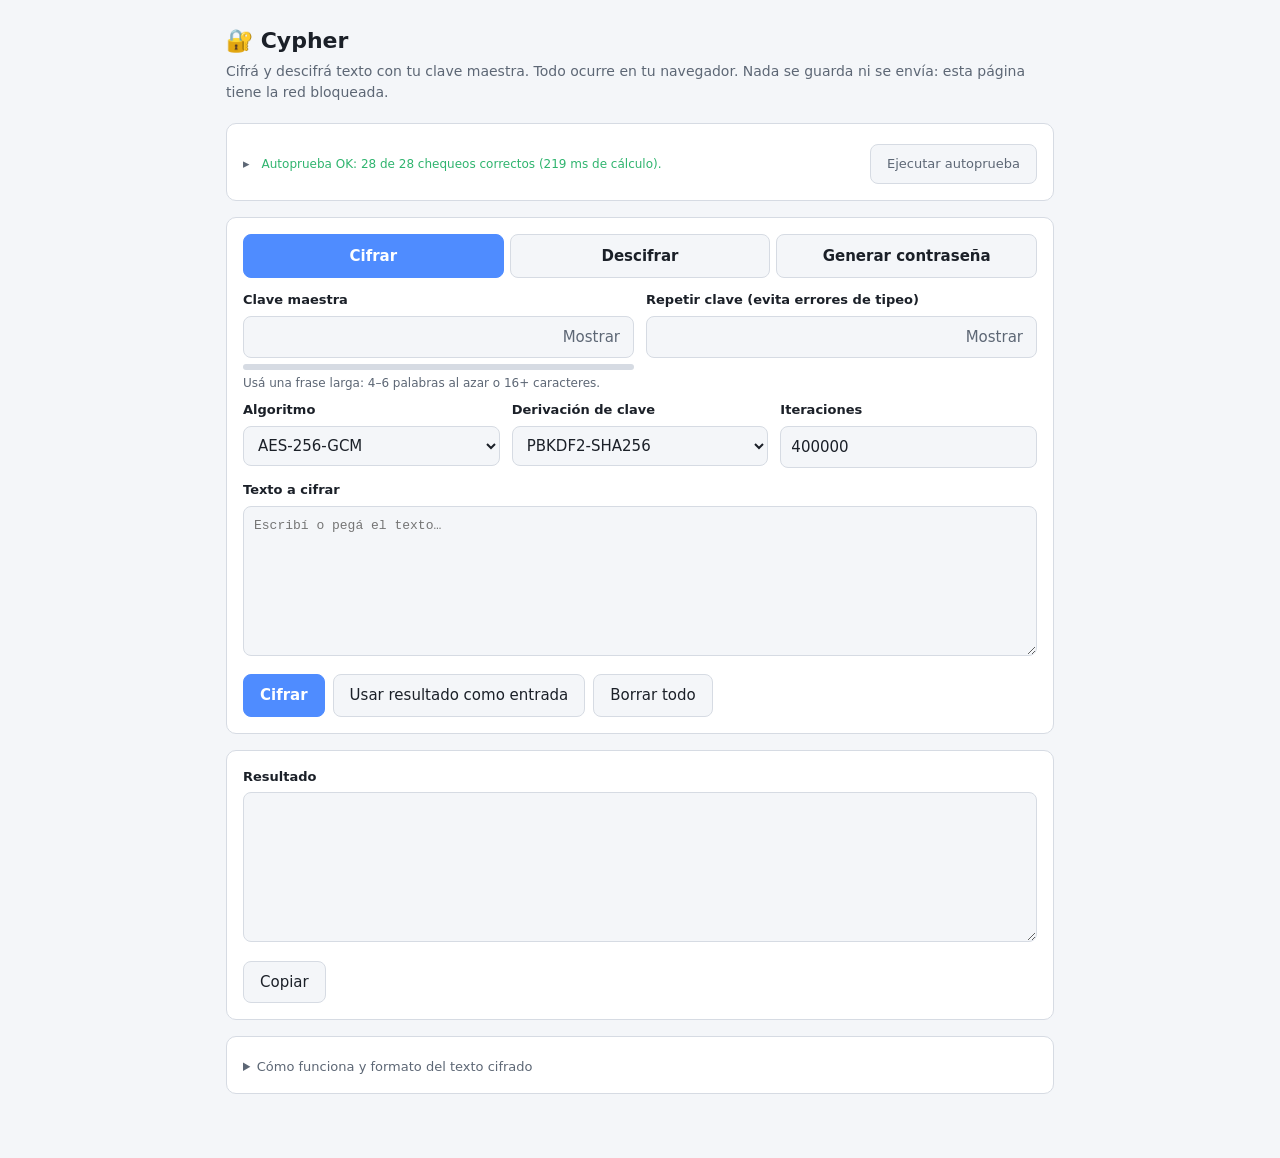
==== index.html @ cfb688f2 "Pestañas Cifrar/Descifrar/Generar, generar y copiar, autoprueba del generador Co-Authored-By: Claude" ====
<!DOCTYPE html>
<html lang="es">
<head>
<meta charset="utf-8">
<meta name="viewport" content="width=device-width, initial-scale=1">
<!-- Bloquea toda conexión de red: la página no puede enviar nada a ningún lado. -->
<meta http-equiv="Content-Security-Policy" content="default-src 'none'; script-src 'unsafe-inline'; style-src 'unsafe-inline'; img-src data:; connect-src 'none'; form-action 'none'; base-uri 'none'">
<meta name="referrer" content="no-referrer">
<title>Cypher · cifrado con clave maestra</title>
<link rel="icon" type="image/svg+xml" href="data:image/svg+xml,%3Csvg%20xmlns%3D%22http%3A//www.w3.org/2000/svg%22%20viewBox%3D%220%200%2064%2064%22%3E%3Crect%20width%3D%2264%22%20height%3D%2264%22%20rx%3D%2214%22%20fill%3D%22%234f8cff%22/%3E%3Cpath%20d%3D%22M22%2028v-6a10%2010%200%200%201%2020%200v6%22%20fill%3D%22none%22%20stroke%3D%22%23fff%22%20stroke-width%3D%225%22%20stroke-linecap%3D%22round%22/%3E%3Crect%20x%3D%2216%22%20y%3D%2228%22%20width%3D%2232%22%20height%3D%2224%22%20rx%3D%225%22%20fill%3D%22%23fff%22/%3E%3Ccircle%20cx%3D%2232%22%20cy%3D%2238%22%20r%3D%223.5%22%20fill%3D%22%234f8cff%22/%3E%3Crect%20x%3D%2230.5%22%20y%3D%2239%22%20width%3D%223%22%20height%3D%227%22%20rx%3D%221.5%22%20fill%3D%22%234f8cff%22/%3E%3C/svg%3E">
<style>
  :root {
    --bg: #0f1216; --panel: #171b21; --line: #2a313b; --text: #e6e9ee; --muted: #8b95a3;
    --accent: #4f8cff; --ok: #2fb46e; --warn: #e0a526; --err: #e5534b;
  }
  @media (prefers-color-scheme: light) {
    :root { --bg: #f4f6f9; --panel: #ffffff; --line: #d6dbe3; --text: #1b2028; --muted: #5d6775; }
  }
  * { box-sizing: border-box; }
  body { margin: 0; background: var(--bg); color: var(--text); font: 15px/1.5 system-ui, -apple-system, "Segoe UI", Roboto, sans-serif; }
  main { max-width: 860px; margin: 0 auto; padding: 24px 16px 48px; }
  h1 { font-size: 22px; margin: 0 0 4px; }
  .sub { color: var(--muted); margin: 0 0 20px; font-size: 14px; }
  .panel { background: var(--panel); border: 1px solid var(--line); border-radius: 10px; padding: 16px; margin-bottom: 16px; }
  label { display: block; font-weight: 600; font-size: 13px; margin: 0 0 6px; }
  .row { display: flex; gap: 12px; flex-wrap: wrap; }
  .row > div { flex: 1 1 200px; }
  input, select, textarea, button { font: inherit; color: inherit; }
  input[type=password], input[type=text], input[type=number], select, textarea {
    width: 100%; background: var(--bg); border: 1px solid var(--line); border-radius: 8px; padding: 9px 10px;
  }
  textarea { min-height: 150px; resize: vertical; font-family: ui-monospace, Consolas, monospace; font-size: 13px; }
  input:focus, select:focus, textarea:focus { outline: 2px solid var(--accent); outline-offset: -1px; }
  .pw { position: relative; }
  .pw input { padding-right: 70px; }
  .pw button { position: absolute; right: 4px; top: 4px; bottom: 4px; padding: 0 10px; background: transparent; border: 0; color: var(--muted); cursor: pointer; }
  .meter { height: 6px; background: var(--line); border-radius: 3px; margin-top: 6px; overflow: hidden; }
  .meter > i { display: block; height: 100%; width: 0; transition: width .2s, background .2s; }
  .hint { color: var(--muted); font-size: 12px; margin-top: 4px; min-height: 18px; }
  .tabs { display: flex; gap: 6px; margin-bottom: 12px; }
  .tabs button { flex: 1; padding: 10px; border: 1px solid var(--line); background: var(--bg); border-radius: 8px; cursor: pointer; font-weight: 600; }
  .tabs button[aria-selected=true] { background: var(--accent); border-color: var(--accent); color: #fff; }
  .actions { display: flex; gap: 8px; flex-wrap: wrap; margin-top: 12px; }
  .btn { padding: 9px 16px; border-radius: 8px; border: 1px solid var(--line); background: var(--bg); cursor: pointer; }
  .btn.primary { background: var(--accent); border-color: var(--accent); color: #fff; font-weight: 600; }
  .btn:disabled { opacity: .6; cursor: wait; }
  .msg { margin-top: 12px; padding: 10px 12px; border-radius: 8px; font-size: 14px; display: none; }
  .msg.show { display: block; }
  .msg.ok { background: color-mix(in srgb, var(--ok) 15%, transparent); border: 1px solid var(--ok); }
  .msg.err { background: color-mix(in srgb, var(--err) 15%, transparent); border: 1px solid var(--err); }
  .msg.warn { background: color-mix(in srgb, var(--warn) 15%, transparent); border: 1px solid var(--warn); }
  details { margin-top: 4px; }
  summary { cursor: pointer; color: var(--muted); font-size: 13px; }
  .small { font-size: 12px; color: var(--muted); }
  .hidden { display: none; }
  [hidden] { display: none !important; }
  .gen-opts { display: flex; flex-wrap: wrap; gap: 6px 16px; padding-bottom: 8px; }
  .gen-opts label { display: inline-flex; align-items: center; gap: 6px; font-weight: 400; margin: 0; cursor: pointer; }
  .st-summary { display: flex; align-items: center; justify-content: space-between; gap: 12px; cursor: pointer; list-style: none; }
  .st-summary::-webkit-details-marker { display: none; }
  .st-summary::before { content: "▸"; color: var(--muted); transition: transform .15s; }
  #selfTestPanel[open] > .st-summary::before { transform: rotate(90deg); }
  .st-summary > span { flex: 1; }
  .st-grid { display: grid; grid-template-columns: max-content repeat(4, 22px); justify-content: start; gap: 6px 10px; align-items: center; margin-top: 10px; font-size: 12px; }
  .st-grid .lbl { padding-right: 14px; }
  .st-grid .h { color: var(--muted); font-size: 13px; text-align: center; justify-self: center; }
  .st-grid .lbl { color: var(--muted); }
  .dot { width: 14px; height: 14px; border-radius: 50%; background: var(--line); justify-self: center; transition: background .15s, transform .15s; }
  .dot.run { background: var(--warn); transform: scale(1.2); }
  .dot.ok { background: var(--ok); }
  .dot.err { background: var(--err); }
  .st-legend { margin-top: 8px; font-size: 12px; color: var(--muted); }
  code { font-family: ui-monospace, Consolas, monospace; font-size: 12px; }
</style>
</head>
<body>
<main>
  <h1>🔐 Cypher</h1>
  <p class="sub">Cifrá y descifrá texto con tu clave maestra. Todo ocurre en tu navegador. Nada se guarda ni se envía: esta página tiene la red bloqueada.</p>
  <div class="msg" id="selfTestAlert" role="alert" style="margin:0 0 16px"></div>

  <div class="panel">
    <details id="selfTestPanel">
    <summary class="st-summary">
      <span class="small" id="selfTestStatus">Autoprueba: ejecutando…</span>
      <button type="button" class="btn" id="selfTestBtn">Ejecutar autoprueba</button>
    </summary>
    <div class="st-grid" id="selfTestGrid"></div>
    <div class="st-legend">Cifrado: ① descifra el texto fijo · ② rechaza una clave incorrecta · ③ cifrar da exactamente el texto fijo · ④ cifra y descifra con datos al azar.<br>Generador: ① el navegador da números aleatorios seguros · ② respeta largo y caracteres permitidos · ③ incluye al menos uno de cada tipo · ④ 200 contraseñas distintas que usan todos los caracteres. Pasá el mouse por un punto para ver el detalle.</div>
    <details id="selfTestHelp" style="margin-top:10px">
      <summary>¿Qué hago si algún punto sale en rojo?</summary>
      <div class="small" style="margin-top:6px">
        <p style="margin:4px 0"><b>Tus textos ya cifrados no se dañaron.</b> El texto cifrado es solo un dato guardado en tu anotador; un punto rojo indica que <i>este navegador</i> (o esta versión) ya no calcula esa combinación como se espera. No borres ni sobrescribas nada.</p>
        <p style="margin:4px 0"><b>Qué hacer:</b></p>
        <ol style="margin:4px 0 4px 18px;padding:0">
          <li>No cifres nada nuevo con la combinación en rojo en este navegador.</li>
          <li>Abrí la página en otro navegador (Chrome, Firefox, Edge, Safari) o en otro dispositivo y corré la autoprueba. Si ahí sale todo verde, usalo para descifrar.</li>
          <li>Apenas tengas un navegador en verde, descifrá los textos de esa combinación y volvé a cifrarlos con una combinación que salga verde en todos lados (por ejemplo AES-256-GCM).</li>
        </ol>
        <p style="margin:4px 0"><b>Qué implica cada punto rojo para lo que ya tenías cifrado con esa combinación:</b></p>
        <ul style="margin:4px 0 4px 18px;padding:0">
          <li><b>①</b> (no descifra el texto fijo): en este navegador probablemente no puedas descifrar esos textos. Hacelo desde un navegador donde ① salga verde.</li>
          <li><b>②</b> (acepta una clave incorrecta): no confíes en ningún resultado de este navegador para esa combinación, aunque parezca correcto.</li>
          <li><b>③ o ④</b> con ① en verde: tus textos existentes se descifran bien, pero lo que cifres acá podría no poder descifrarse en otro navegador o más adelante. Si cifraste algo nuevo en este navegador, verificá que se descifre en otro.</li>
          <li><b>Generador en rojo</b>: no generes contraseñas en este navegador; las que ya generaste y guardaste siguen sirviendo. Generalas en otro navegador donde salga verde. No afecta al cifrado.</li>
          <li><b>Todos en rojo</b>: el navegador no ofrece Web Crypto o está muy desactualizado. Actualizalo o usá otro.</li>
        </ul>
        <p style="margin:4px 0">Guardá siempre una copia de este <code>index.html</code> junto a tu anotador: abierta como archivo local funciona igual y no depende del hosting.</p>
      </div>
    </details>
    </details>
  </div>


  <div class="panel">
    <div class="tabs" role="tablist">
      <button type="button" id="tabEnc" role="tab" aria-selected="true">Cifrar</button>
      <button type="button" id="tabDec" role="tab" aria-selected="false">Descifrar</button>
      <button type="button" id="tabGen" role="tab" aria-selected="false">Generar contraseña</button>
    </div>

    <div id="cryptoView">

    <div class="row">
      <div>
        <label for="pw">Clave maestra</label>
        <div class="pw">
          <input type="password" id="pw" autocomplete="off" spellcheck="false">
          <button type="button" data-toggle="pw">Mostrar</button>
        </div>
        <div class="meter"><i id="meterBar"></i></div>
        <div class="hint" id="meterText"></div>
      </div>
      <div id="confirmBox">
        <label for="pw2">Repetir clave (evita errores de tipeo)</label>
        <div class="pw">
          <input type="password" id="pw2" autocomplete="off" spellcheck="false">
          <button type="button" data-toggle="pw2">Mostrar</button>
        </div>
        <div class="hint" id="matchText"></div>
      </div>
    </div>

    <div class="row" style="margin-top:8px">
      <div>
        <label for="alg">Algoritmo</label>
        <select id="alg">
          <option value="1" selected>AES-256-GCM</option>
          <option value="2">AES-256-CBC + HMAC-SHA256</option>
          <option value="3">AES-256-CTR + HMAC-SHA256</option>
        </select>
      </div>
      <div>
        <label for="kdf">Derivación de clave</label>
        <select id="kdf">
          <option value="1" selected>PBKDF2-SHA256</option>
          <option value="2">PBKDF2-SHA512</option>
        </select>
      </div>
      <div>
        <label for="iter">Iteraciones</label>
        <input type="number" id="iter" min="100000" max="10000000" step="1" value="400000" inputmode="numeric">
      </div>
    </div>
    <p class="small" id="decNote" style="display:none;margin:8px 0 0">El texto cifrado no indica qué algoritmo, derivación ni iteraciones se usaron: tenés que elegir exactamente los mismos que al cifrar.</p>

    <div style="margin-top:12px">
      <label for="input" id="inputLabel">Texto a cifrar</label>
      <textarea id="input" spellcheck="false" placeholder="Escribí o pegá el texto…"></textarea>
    </div>

    <div class="actions">
      <button type="button" class="btn primary" id="run">Cifrar</button>
      <button type="button" class="btn" id="swap" title="Pasa el resultado a la entrada y cambia de modo">Usar resultado como entrada</button>
      <button type="button" class="btn" id="clear">Borrar todo</button>
    </div>
    <div class="msg" id="msg" role="status"></div>
    </div>

    <div id="genView" hidden>
    <div class="row" style="align-items:flex-end">
      <div style="flex:0 1 140px">
        <label for="genLen">Longitud (8 a 128)</label>
        <input type="number" id="genLen" min="8" max="128" step="1" value="20" inputmode="numeric">
      </div>
      <div style="flex:3 1 380px" class="gen-opts">
        <label><input type="checkbox" id="genLower" checked> Minúsculas (a-z)</label>
        <label><input type="checkbox" id="genUpper" checked> Mayúsculas (A-Z)</label>
        <label><input type="checkbox" id="genDigits" checked> Números (0-9)</label>
        <label><input type="checkbox" id="genSymbols" checked> Símbolos</label>
      </div>
    </div>
    <div style="margin-top:8px">
      <label for="genSymbolSet">Símbolos permitidos (editalos si el sitio no acepta alguno)</label>
      <input type="text" id="genSymbolSet" spellcheck="false" autocomplete="off" value="!@#$%^&amp;*()-_=+[]{};:,.?/~">
    </div>
    <div style="margin-top:12px">
      <label for="genOut">Contraseña generada</label>
      <div class="pw">
        <input type="password" id="genOut" readonly spellcheck="false" autocomplete="off" placeholder="Tocá Generar y copiar" style="font-family:ui-monospace,Consolas,monospace;font-size:16px">
        <button type="button" data-toggle="genOut">Mostrar</button>
      </div>
      <div class="hint" id="genInfo">Cada vez que generás sale una contraseña nueva e irrepetible: guardala antes de generar otra.</div>
    </div>
    <div class="actions">
      <button type="button" class="btn primary" id="genRun">Generar y copiar</button>
      <button type="button" class="btn" id="genUse" title="Pasa a Cifrar y agrega la contraseña al final del texto">Agregar al texto a cifrar</button>
    </div>
    <div class="msg" id="genMsg" role="status"></div>
    </div>
  </div>

  <div class="panel" id="resultPanel">
    <label for="output">Resultado</label>
    <textarea id="output" readonly spellcheck="false"></textarea>
    <div class="actions">
      <button type="button" class="btn" id="copy">Copiar</button>
      <button type="button" class="btn hidden" id="reveal">Mostrar texto</button>
    </div>
  </div>

  <div class="panel">
    <details>
      <summary>Cómo funciona y formato del texto cifrado</summary>
      <p class="small">La clave maestra se convierte en una clave de 256 bits con PBKDF2 y una sal aleatoria de 16 bytes. Cada cifrado usa un IV/nonce aleatorio nuevo, así que cifrar dos veces el mismo texto da resultados distintos. Los tres modos están autenticados: si alguien altera un solo carácter del texto cifrado, o la clave es incorrecta, el descifrado falla en vez de devolver basura.</p>
      <p class="small">Formato: Base64URL de [sal (16 bytes), IV (16 bytes), datos cifrados]. No hay cabecera ni marcas: los tres algoritmos producen salidas del mismo largo y que parecen bytes aleatorios, así que no se puede saber cuál se usó. El texto se rellena a bloques de 32 bytes para no revelar su largo exacto. Las iteraciones de PBKDF2 se eligen entre 100.000 y 10.000.000 y tampoco quedan guardadas. Usa solo la Web Crypto API del navegador, sin librerías externas.</p>
    </details>
  </div>
</main>

<script>
"use strict";
(() => {
  const $ = (id) => document.getElementById(id);
  const te = new TextEncoder();
  const td = new TextDecoder("utf-8", { fatal: true });

  // Formato (sin cabecera ni marcas): sal(16) | iv(16) | cuerpo.
  // El cuerpo mide siempre L + 48 bytes (L = texto rellenado a múltiplos de 32),
  // sea cual sea el algoritmo, así que las salidas son indistinguibles.
  const MIN_ITER = 100000, MAX_ITER = 10000000;
  const SALT_LEN = 16, IV_LEN = 16, MAC_LEN = 32, BLOCK = 32, OVERHEAD = 48;
  const ALGS = {
    1: { name: "AES-256-GCM", extra: 32 },               // L+32 de texto -> +16 de tag = L+48
    2: { name: "AES-256-CBC + HMAC-SHA256", extra: 0 },  // L -> +16 de padding PKCS#7 + 32 HMAC = L+48
    3: { name: "AES-256-CTR + HMAC-SHA256", extra: 16 }, // L+16 -> +32 HMAC = L+48
  };
  const KDFS = { 1: "SHA-256", 2: "SHA-512" };

  class UserError extends Error {}

  // ---------- utilidades ----------
  function b64urlEncode(bytes) {
    let s = "";
    for (let i = 0; i < bytes.length; i += 0x8000) s += String.fromCharCode.apply(null, bytes.subarray(i, i + 0x8000));
    return btoa(s).replace(/\+/g, "-").replace(/\//g, "_").replace(/=+$/, "");
  }
  function b64urlDecode(str) {
    const clean = str.replace(/\s+/g, "");
    if (!/^[A-Za-z0-9_-]*$/.test(clean)) throw new UserError("El texto cifrado contiene caracteres inválidos. ¿Lo copiaste completo y sin modificar?");
    if (clean.length % 4 === 1) throw new UserError("El texto cifrado está incompleto (longitud inválida). Revisá que lo hayas copiado entero.");
    const b64 = clean.replace(/-/g, "+").replace(/_/g, "/") + "===".slice((clean.length + 3) % 4);
    const bin = atob(b64);
    const out = new Uint8Array(bin.length);
    for (let i = 0; i < bin.length; i++) out[i] = bin.charCodeAt(i);
    return out;
  }
  function concat(...arrs) {
    const out = new Uint8Array(arrs.reduce((n, a) => n + a.length, 0));
    let o = 0; for (const a of arrs) { out.set(a, o); o += a.length; }
    return out;
  }
  const rand = (n) => crypto.getRandomValues(new Uint8Array(n));

  // Relleno: [largo (4 bytes)] [texto] [ceros] hasta el tamaño pedido.
  function pad(data, size) {
    const out = new Uint8Array(size);
    new DataView(out.buffer).setUint32(0, data.length, false);
    out.set(data, 4);
    return out;
  }
  function unpad(buf) {
    if (buf.length < 4) return null;
    const n = new DataView(buf.buffer, buf.byteOffset).getUint32(0, false);
    if (n > buf.length - 4) return null;
    for (let i = 4 + n; i < buf.length; i++) if (buf[i] !== 0) return null;
    return buf.subarray(4, 4 + n);
  }

  // ---------- claves ----------
  // Una sola derivación de 512 bits: 256 para cifrar y 256 para HMAC.
  async function deriveRaw(password, salt, kdfId, iter) {
    const base = await crypto.subtle.importKey("raw", te.encode(password), "PBKDF2", false, ["deriveBits"]);
    return new Uint8Array(await crypto.subtle.deriveBits(
      { name: "PBKDF2", hash: KDFS[kdfId], salt, iterations: iter }, base, 512));
  }
  async function keysFor(raw, algId) {
    const cipherName = algId === 1 ? "AES-GCM" : algId === 2 ? "AES-CBC" : "AES-CTR";
    const encKey = await crypto.subtle.importKey("raw", raw.subarray(0, 32), cipherName, false, ["encrypt", "decrypt"]);
    const macKey = algId === 1 ? null :
      await crypto.subtle.importKey("raw", raw.subarray(32, 64), { name: "HMAC", hash: "SHA-256" }, false, ["sign", "verify"]);
    return { encKey, macKey };
  }
  // El número de algoritmo entra en la autenticación pero NO se guarda en la salida.
  const authData = (algId, salt, iv) => concat(new Uint8Array([algId]), salt, iv);
  function cipherParams(algId, iv, aad) {
    if (algId === 1) return { name: "AES-GCM", iv: iv.subarray(0, 12), additionalData: aad, tagLength: 128 };
    if (algId === 2) return { name: "AES-CBC", iv };
    return { name: "AES-CTR", counter: iv, length: 64 };
  }

  // ---------- cifrar / descifrar ----------
  // "fixed" (sal e IV fijos) solo lo usa la autoprueba; en uso normal siempre son aleatorios.
  async function encrypt(plaintext, password, algId, kdfId, iter, fixed) {
    const data = te.encode(plaintext);
    const L = Math.max(BLOCK, Math.ceil((data.length + 4) / BLOCK) * BLOCK);
    const salt = fixed ? fixed.salt : rand(SALT_LEN), iv = fixed ? fixed.iv : rand(IV_LEN);
    const raw = await deriveRaw(password, salt, kdfId, iter);
    const { encKey, macKey } = await keysFor(raw, algId);
    raw.fill(0);
    const aad = authData(algId, salt, iv);
    let body = new Uint8Array(await crypto.subtle.encrypt(cipherParams(algId, iv, aad), encKey, pad(data, L + ALGS[algId].extra)));
    if (macKey) body = concat(body, new Uint8Array(await crypto.subtle.sign("HMAC", macKey, concat(aad, body))));
    if (body.length !== L + OVERHEAD) throw new Error("Largo de salida inesperado.");
    return b64urlEncode(concat(salt, iv, body));
  }

  async function tryAlg(raw, algId, salt, iv, body) {
    const { encKey, macKey } = await keysFor(raw, algId);
    const aad = authData(algId, salt, iv);
    let ct = body;
    if (macKey) {
      ct = body.subarray(0, body.length - MAC_LEN);
      const ok = await crypto.subtle.verify("HMAC", macKey, body.subarray(body.length - MAC_LEN), concat(aad, ct));
      if (!ok) return null;
    }
    let pt;
    try { pt = new Uint8Array(await crypto.subtle.decrypt(cipherParams(algId, iv, aad), encKey, ct)); }
    catch { return null; }
    return unpad(pt);
  }

  async function decrypt(token, password, algId, kdfId, iter) {
    const s = token.trim();
    if (!s) throw new UserError("Pegá el texto cifrado en la entrada.");
    const blob = b64urlDecode(s);
    const bodyLen = blob.length - SALT_LEN - IV_LEN;
    if (bodyLen < BLOCK + OVERHEAD || (bodyLen - OVERHEAD) % BLOCK !== 0)
      throw new UserError("Esto no parece un texto cifrado por esta herramienta, o está incompleto.");
    const salt = blob.subarray(0, SALT_LEN);
    const iv = blob.subarray(SALT_LEN, SALT_LEN + IV_LEN);
    const body = blob.subarray(SALT_LEN + IV_LEN);
    const raw = await deriveRaw(password, salt, kdfId, iter);
    let data;
    try { data = await tryAlg(raw, algId, salt, iv, body); } finally { raw.fill(0); }
    if (!data) throw new UserError("No se pudo descifrar. Revisá la clave, el algoritmo, la derivación y las iteraciones: tienen que ser exactamente los mismos que al cifrar. También puede ser que el texto se haya modificado.");
    try { return td.decode(data); }
    catch { throw new UserError("El contenido descifrado no es texto UTF-8 válido."); }
  }

  // ---------- fortaleza de la clave (estimación simple) ----------
  function strength(pw) {
    if (!pw) return { bits: 0, label: "" };
    let pool = 0;
    if (/[a-z]/.test(pw)) pool += 26;
    if (/[A-Z]/.test(pw)) pool += 26;
    if (/[0-9]/.test(pw)) pool += 10;
    if (/[^A-Za-z0-9]/.test(pw)) pool += 33;
    let bits = pw.length * Math.log2(Math.max(pool, 2));
    if (/^(.)\1+$/.test(pw)) bits = 4;
    if (/(1234|abcd|qwer|asdf|password|contrase|admin|0000)/i.test(pw)) bits = Math.min(bits, 28);
    let label;
    if (bits < 40) label = "Muy débil: se puede adivinar con fuerza bruta.";
    else if (bits < 60) label = "Débil: insuficiente para proteger contraseñas.";
    else if (bits < 80) label = "Aceptable. Mejor si es más larga.";
    else label = "Fuerte.";
    return { bits, label };
  }

  // ---------- interfaz ----------
  let mode = "enc";
  let revealTimer = null;
  const ui = {
    pw: $("pw"), pw2: $("pw2"), input: $("input"), output: $("output"), msg: $("msg"),
    run: $("run"), alg: $("alg"), kdf: $("kdf"), iter: $("iter"),
  };

  function showMsg(kind, text) {
    ui.msg.className = "msg show " + kind;
    ui.msg.textContent = text;
  }
  function hideMsg() { ui.msg.className = "msg"; ui.msg.textContent = ""; }

  function setOutputSecret(isSecret) {
    // Al descifrar, el resultado se muestra oculto hasta que se pida verlo.
    $("reveal").classList.toggle("hidden", !isSecret);
    ui.output.style.webkitTextSecurity = isSecret ? "disc" : "";
    ui.output.dataset.secret = isSecret ? "1" : "";
    $("reveal").textContent = "Mostrar texto";
  }

  function setMode(m) {
    mode = m;
    const enc = m === "enc", gen = m === "gen";
    $("tabEnc").setAttribute("aria-selected", enc);
    $("tabDec").setAttribute("aria-selected", m === "dec");
    $("tabGen").setAttribute("aria-selected", gen);
    $("cryptoView").hidden = gen;
    $("resultPanel").hidden = gen;
    $("genView").hidden = !gen;
    if (gen) { hideMsg(); return; }
    $("confirmBox").style.display = enc ? "" : "none";
    $("decNote").style.display = enc ? "none" : "";
    $("inputLabel").textContent = enc ? "Texto a cifrar" : "Texto cifrado";
    ui.input.placeholder = enc ? "Escribí o pegá el texto…" : "Pegá el texto cifrado…";
    ui.run.textContent = enc ? "Cifrar" : "Descifrar";
    hideMsg();
    updateMatch();
  }

  function updateMeter() {
    const { bits, label } = strength(ui.pw.value);
    const pct = Math.min(100, bits / 100 * 100);
    const bar = $("meterBar");
    bar.style.width = pct + "%";
    bar.style.background = bits < 40 ? "var(--err)" : bits < 60 ? "var(--warn)" : "var(--ok)";
    $("meterText").textContent = ui.pw.value ? label + " (~" + Math.round(bits) + " bits)" : "Usá una frase larga: 4–6 palabras al azar o 16+ caracteres.";
  }
  function updateMatch() {
    const t = $("matchText");
    if (mode !== "enc" || !ui.pw2.value) { t.textContent = ""; return; }
    t.textContent = ui.pw.value === ui.pw2.value ? "Coinciden." : "No coinciden.";
    t.style.color = ui.pw.value === ui.pw2.value ? "var(--ok)" : "var(--err)";
  }

  async function run() {
    hideMsg();
    const pw = ui.pw.value;
    const input = ui.input.value;
    try {
      if (!window.crypto || !crypto.subtle) throw new UserError("Este navegador no ofrece Web Crypto. Abrí la página por https:// o como archivo local en un navegador moderno.");
      if (!pw) throw new UserError("Ingresá la clave maestra.");
      const algId = Number(ui.alg.value), kdfId = Number(ui.kdf.value);
      const iterStr = ui.iter.value.trim();
      const iter = Number(iterStr);
      if (!/^\d+$/.test(iterStr) || iter < MIN_ITER || iter > MAX_ITER)
        throw new UserError("Las iteraciones deben ser un número entero entre 100.000 y 10.000.000 (sin puntos ni comas).");
      if (mode === "enc") {
        if (pw !== ui.pw2.value) throw new UserError("Las claves no coinciden. Si cifrás con una clave mal tipeada, no vas a poder descifrar después.");
        if (!input) throw new UserError("Escribí el texto a cifrar.");
        ui.run.disabled = true; ui.run.textContent = "Cifrando…";
        const out = await encrypt(input, pw, algId, kdfId, iter);
        // Verificación: se descifra de nuevo para confirmar que el resultado es recuperable.
        const check = await decrypt(out, pw, algId, kdfId, iter);
        if (check !== input) throw new Error("La verificación posterior al cifrado falló.");
        setOutputSecret(false);
        ui.output.value = out;
        const s = strength(pw);
        if (s.bits < 60) showMsg("warn", "Cifrado y verificado, pero la clave es débil: alguien con el texto cifrado podría adivinarla.");
        else showMsg("ok", "Cifrado y verificado con " + ALGS[algId].name + ", PBKDF2-" + KDFS[kdfId] + " y " + iter.toLocaleString("es") + " iteraciones. El texto no guarda estos datos: para descifrarlo vas a necesitar los mismos.");
      } else {
        ui.run.disabled = true; ui.run.textContent = "Descifrando…";
        const text = await decrypt(input, pw, algId, kdfId, iter);
        ui.output.value = text;
        setOutputSecret(true);
        showMsg("ok", "Descifrado correctamente.");
      }
    } catch (e) {
      ui.output.value = "";
      setOutputSecret(false);
      if (e instanceof UserError) showMsg("err", e.message);
      else { showMsg("err", "Error inesperado: " + (e && e.message ? e.message : e)); console.error(e); }
    } finally {
      ui.run.disabled = false; ui.run.textContent = mode === "enc" ? "Cifrar" : "Descifrar";
    }
  }

  $("tabEnc").onclick = () => setMode("enc");
  $("tabDec").onclick = () => setMode("dec");
  $("tabGen").onclick = () => setMode("gen");
  ui.run.onclick = run;
  ui.pw.addEventListener("input", () => { updateMeter(); updateMatch(); });
  ui.pw2.addEventListener("input", updateMatch);
  [ui.pw, ui.pw2].forEach((el) => el.addEventListener("keydown", (e) => { if (e.key === "Enter") run(); }));
  ui.input.addEventListener("keydown", (e) => { if (e.key === "Enter" && (e.ctrlKey || e.metaKey)) run(); });
  document.querySelectorAll("[data-toggle]").forEach((b) => b.onclick = () => {
    const el = $(b.dataset.toggle);
    const show = el.type === "password";
    el.type = show ? "text" : "password";
    b.textContent = show ? "Ocultar" : "Mostrar";
  });
  $("reveal").onclick = () => {
    const hidden = ui.output.dataset.secret === "1";
    ui.output.style.webkitTextSecurity = hidden ? "" : "disc";
    ui.output.dataset.secret = hidden ? "" : "1";
    $("reveal").textContent = hidden ? "Ocultar texto" : "Mostrar texto";
  };
  $("copy").onclick = async () => {
    if (!ui.output.value) { showMsg("err", "No hay resultado para copiar."); return; }
    try {
      await navigator.clipboard.writeText(ui.output.value);
      showMsg("ok", "Copiado al portapapeles." + (mode === "dec" ? " Recordá que queda en el portapapeles hasta que copies otra cosa." : ""));
    } catch {
      ui.output.focus(); ui.output.select();
      showMsg("warn", "El navegador no permitió copiar automáticamente. El texto quedó seleccionado: usá Ctrl+C.");
    }
  };
  $("swap").onclick = () => {
    if (!ui.output.value) { showMsg("err", "No hay resultado para usar."); return; }
    ui.input.value = ui.output.value;
    ui.output.value = "";
    setOutputSecret(false);
    setMode(mode === "enc" ? "dec" : "enc");
  };
  $("clear").onclick = () => {
    ui.pw.value = ui.pw2.value = ui.input.value = ui.output.value = "";
    $("genOut").value = ""; $("genOut").type = "password"; document.querySelector('[data-toggle="genOut"]').textContent = "Mostrar"; hideGenMsg();
    setOutputSecret(false); hideMsg(); updateMeter(); updateMatch();
  };
  // ---------- generador de contraseñas ----------
  // Usa crypto.getRandomValues (aleatorio criptográfico). Cada contraseña es nueva e irrepetible:
  // no depende de ningún dato, así que no se puede volver a generar la misma.
  const GEN_SETS = {
    genLower: "abcdefghijklmnopqrstuvwxyz",
    genUpper: "ABCDEFGHIJKLMNOPQRSTUVWXYZ",
    genDigits: "0123456789",
  };
  // Índice aleatorio sin sesgo en [0, n): descarta valores que harían el reparto desparejo.
  function randIndex(n) {
    const limit = Math.floor(0x100000000 / n) * n;
    const buf = new Uint32Array(1);
    do { crypto.getRandomValues(buf); } while (buf[0] >= limit);
    return buf[0] % n;
  }
  function generatePassword(length, sets) {
    const all = sets.join("");
    for (;;) {
      let pw = "";
      for (let i = 0; i < length; i++) pw += all[randIndex(all.length)];
      // Se exige al menos un carácter de cada tipo elegido; si falta alguno se vuelve a sortear entera
      // (así el resultado sigue siendo uniforme entre todas las contraseñas válidas).
      if (sets.every((set) => [...pw].some((c) => set.includes(c)))) return pw;
    }
  }
  function showGenMsg(kind, text) { const m = $("genMsg"); m.className = "msg show " + kind; m.textContent = text; }
  function hideGenMsg() { const m = $("genMsg"); m.className = "msg"; m.textContent = ""; }
  function genOptions() {
    const lenStr = $("genLen").value.trim(), length = Number(lenStr);
    if (!/^\d+$/.test(lenStr) || length < 8 || length > 128) throw new UserError("La longitud debe ser un número entero entre 8 y 128.");
    const sets = Object.keys(GEN_SETS).filter((id) => $(id).checked).map((id) => GEN_SETS[id]);
    if ($("genSymbols").checked) {
      const sym = cleanSymbols($("genSymbolSet").value);
      if (!sym) throw new UserError("Elegiste símbolos pero la lista de símbolos permitidos está vacía.");
      sets.push(sym);
    }
    if (!sets.length) throw new UserError("Elegí al menos un tipo de carácter.");
    if (length < sets.length) throw new UserError("La longitud tiene que ser al menos igual a la cantidad de tipos elegidos.");
    return { length, sets };
  }
  const cleanSymbols = (str) => [...new Set([...str].filter((c) => c.trim() && !/[A-Za-z0-9]/.test(c)))].join("");
  $("genRun").onclick = async () => {
    hideGenMsg();
    let opts;
    try { opts = genOptions(); } catch (e) { showGenMsg("err", e.message); return; }
    const pw = generatePassword(opts.length, opts.sets);
    const out = $("genOut");
    out.value = pw;
    const pool = new Set(opts.sets.join("")).size;
    const bits = Math.round(opts.length * Math.log2(pool));
    $("genInfo").textContent = "~" + bits + " bits de entropía (" + pool + " caracteres posibles). Cada vez que generás sale una nueva e irrepetible: guardala antes de generar otra.";
    try {
      await navigator.clipboard.writeText(pw);
      showGenMsg("ok", "Contraseña nueva generada y copiada al portapapeles.");
    } catch {
      // Sin permiso de portapapeles: se muestra para poder copiarla a mano.
      out.type = "text";
      document.querySelector('[data-toggle="genOut"]').textContent = "Ocultar";
      out.focus(); out.select();
      showGenMsg("warn", "Generada, pero el navegador no permitió copiarla automáticamente. Quedó seleccionada: usá Ctrl+C.");
    }
  };
  $("genUse").onclick = () => {
    const v = $("genOut").value;
    if (!v) { showGenMsg("err", "Primero generá una contraseña."); return; }
    if (mode !== "enc") setMode("enc");
    const cur = ui.input.value;
    // Si la línea actual termina en ":" (ej. "gmail:") se agrega en la misma línea; si no, en una nueva.
    const sep = !cur || /[\n ]$/.test(cur) ? "" : cur.endsWith(":") ? " " : "\n";
    ui.input.value = cur + sep + v;
    ui.input.focus();
    ui.input.setSelectionRange(ui.input.value.length, ui.input.value.length);
    showGenMsg("ok", "Agregada al final del texto a cifrar. Escribí al lado para qué sitio es.");
  };

  // Limpia todo al cerrar o al quedar la pestaña oculta por mucho tiempo.
  window.addEventListener("pagehide", () => $("clear").click());
  let hiddenAt = 0;
  document.addEventListener("visibilitychange", () => {
    if (document.hidden) hiddenAt = Date.now();
    else if (hiddenAt && Date.now() - hiddenAt > 5 * 60 * 1000) { $("clear").click(); showMsg("warn", "Se borró todo por inactividad (pestaña oculta más de 5 minutos)."); }
  });

  // ---------- autoprueba ----------
  // Vectores fijos generados con una implementación independiente del mismo formato.
  // Si el navegador cambiara el resultado de algún algoritmo, esto lo detecta.
  const TEST_PW = "clave-de-prueba", TEST_ITER = 1000;
  const TEST_TEXT = "Autoprueba Cypher ✓ ñ 🔑 0123456789";
  const TEST_SALT = Uint8Array.from({ length: 16 }, (_, i) => i + 1);      // 01 02 … 10
  const TEST_IV = Uint8Array.from({ length: 16 }, (_, i) => 0xA0 + i);     // A0 A1 … AF
  const TEST_VECTORS = [
      [1, 1, "AQIDBAUGBwgJCgsMDQ4PEKChoqOkpaanqKmqq6ytrq8rCvrERx0_KIUDvhqAYZ7tQ1FvbvkLe7gWpwPoT5O6e5DZ0XEMxNXTZNxYnBoufYCJGeqrJab841A_MpffLdFMWrFZIP6Z1uQgzkq_lQb1UbcQZO_vzuU2XYmqzf5W2Cl8xOhLL8FiUQuoLsmP6NtO"],
      [2, 1, "AQIDBAUGBwgJCgsMDQ4PEKChoqOkpaanqKmqq6ytrq8IdniDESCRk7aoWI2_joDR1wjXG9tWUlSdh3M18_SVkYtNvFG-Vonr6P0WBvjge53jL3iUtg59VXJLE1Hv6sxWeXkfZgYoHQhWDLiEoeaZEoP0D7exeBHmVh-vND8OhmcgYLfd4-wnUYSW1K9AnJIt"],
      [3, 1, "AQIDBAUGBwgJCgsMDQ4PEKChoqOkpaanqKmqq6ytrq_X1nuAIsskAZSEaTpPDPrFNDga8U-BQFkBc-cPrxf7RjxY27c6PfhwUJTf31N7ZhVHAHxDFnGjXjdj4syXDvQBWz8ZBY1DanFSt20fkWYjqaQPNt2uKEQAoLc5GE-DrLcTIbBwa51S_5VGNkffpbEW"],
      [1, 2, "AQIDBAUGBwgJCgsMDQ4PEKChoqOkpaanqKmqq6ytrq-AiNxKXKz4V84wfu-LukDkajYYfkJClLaEgryGLO3mYT406GK4ny7KGRvGjiTM9iP32qqRHKiS7REWXpGBo0wrKSIcDzSrbMqzkN7ZTEamldo-8KwKL5ZdjulLMKfZQFQeOXgpjxLxt3_-sqYGt_Mq"],
      [2, 2, "AQIDBAUGBwgJCgsMDQ4PEKChoqOkpaanqKmqq6ytrq-1xQ5P-aBKmu792pe81zsoWq1bEBRIiz9pxp6uWvfnCOdK0ZuHj62VOM4gTMMMMXPZaYc6vuoat-_AVDEoaTw0AtYb4UuQLk78-uEBDVa_dYz9movSpWrH05ChSlEF-Z4mpo4_lSq_rORcBoHmgA4p"],
      [3, 2, "AQIDBAUGBwgJCgsMDQ4PEKChoqOkpaanqKmqq6ytrq_ldKOE819-6amPhNKf2Y0YXedBOBEspx1sRGhhCnQ1TuqWbGgM3je3oD7awjuSiD8paEXPNbJM4dDCS-8xaOMfPcaIs9CYY1IQ_voqNn-y0bSW7HvtNSdhNArJB-OhijObYM-BfcyttiexYnNyg4u9"],
  ];
  const CHECKS = ["Descifra el texto fijo", "Rechaza una clave incorrecta", "Cifrar da exactamente el texto fijo", "Cifra y descifra con datos al azar"];
  const GEN_CHECKS = ["El navegador da números aleatorios seguros", "Respeta largo y caracteres permitidos", "Incluye al menos uno de cada tipo elegido", "200 contraseñas distintas que usan todos los caracteres"];
  const GEN_TEST_SYMBOLS = "!@#$%^&*()-_=+[]{};:,.?/~";
  const sleep = (ms) => new Promise((r) => setTimeout(r, ms));

  // Cada fila: una etiqueta y cuatro chequeos (nombre + función que lanza error si falla).
  function selfTestRows() {
    const fixed = { salt: TEST_SALT, iv: TEST_IV };
    const rows = TEST_VECTORS.map(([algId, kdfId, vec]) => ({
      label: ALGS[algId].name + " · PBKDF2-" + KDFS[kdfId],
      checks: [
        async () => { if (await decrypt(vec, TEST_PW, algId, kdfId, TEST_ITER) !== TEST_TEXT) throw new Error("resultado distinto"); },
        async () => {
          let rejected = false;
          try { await decrypt(vec, TEST_PW + "x", algId, kdfId, TEST_ITER); } catch { rejected = true; }
          if (!rejected) throw new Error("aceptó una clave incorrecta");
        },
        async () => { if (await encrypt(TEST_TEXT, TEST_PW, algId, kdfId, TEST_ITER, fixed) !== vec) throw new Error("el cifrado no coincide con el texto cifrado esperado"); },
        async () => {
          const ct = await encrypt(TEST_TEXT, TEST_PW, algId, kdfId, TEST_ITER);
          if (ct.length !== vec.length) throw new Error("largo de salida distinto");
          if (await decrypt(ct, TEST_PW, algId, kdfId, TEST_ITER) !== TEST_TEXT) throw new Error("ida y vuelta falló");
        },
      ].map((fn, i) => ({ name: CHECKS[i], fn })),
    }));
    const all4 = [GEN_SETS.genLower, GEN_SETS.genUpper, GEN_SETS.genDigits, GEN_TEST_SYMBOLS];
    rows.push({
      label: "Generador de contraseñas",
      checks: [
        async () => {
          if (!window.crypto || !crypto.getRandomValues) throw new Error("no hay crypto.getRandomValues");
          const a = crypto.getRandomValues(new Uint8Array(32)), b = crypto.getRandomValues(new Uint8Array(32));
          if (a.every((x) => x === 0) || a.every((x, i) => x === b[i])) throw new Error("los valores aleatorios no varían");
        },
        async () => {
          const combos = [all4, [GEN_SETS.genLower], [GEN_SETS.genDigits, "-_"], [GEN_SETS.genUpper, GEN_SETS.genLower]];
          for (const sets of combos) for (const len of [8, 20, 64, 128]) {
            const pool = sets.join(""), pw = generatePassword(len, sets);
            if (pw.length !== len) throw new Error("largo " + pw.length + " en vez de " + len);
            if (![...pw].every((c) => pool.includes(c))) throw new Error("usó un carácter no permitido");
          }
        },
        async () => {
          for (let i = 0; i < 50; i++) {
            const pw = generatePassword(8, all4);
            if (!all4.every((set) => [...pw].some((c) => set.includes(c)))) throw new Error("faltó algún tipo de carácter");
          }
        },
        async () => {
          const seen = new Set(), used = new Set();
          for (let i = 0; i < 200; i++) { const pw = generatePassword(20, all4); seen.add(pw); for (const c of pw) used.add(c); }
          if (seen.size !== 200) throw new Error("se repitieron contraseñas");
          // 4000 caracteres sorteados entre 87 posibles: que falte alguno es prácticamente imposible si el sorteo es parejo.
          if (used.size !== new Set(all4.join("")).size) throw new Error("hay caracteres que nunca salieron");
        },
      ].map((fn, i) => ({ name: GEN_CHECKS[i], fn })),
    });
    return rows;
  }

  function buildGrid(rows) {
    const g = $("selfTestGrid");
    g.textContent = "";
    const add = (cls, text, title) => { const d = document.createElement("div"); d.className = cls; if (text) d.textContent = text; if (title) d.title = title; g.appendChild(d); return d; };
    add("", "");
    ["①", "②", "③", "④"].forEach((n) => add("h", n));
    return rows.map((row) => {
      add("lbl", row.label);
      return row.checks.map((c) => add("dot", "", c.name + ": pendiente"));
    });
  }
  async function selfTest() {
    const btn = $("selfTestBtn"), status = $("selfTestStatus"), alert = $("selfTestAlert");
    btn.disabled = true; status.textContent = "Autoprueba: ejecutando…"; status.style.color = "";
    const rows = selfTestRows();
    const dots = buildGrid(rows);
    const fails = [];
    let ms = 0, total = 0;
    for (let r = 0; r < rows.length; r++) {
      for (let i = 0; i < rows[r].checks.length; i++) {
        const { name, fn } = rows[r].checks[i];
        const dot = dots[r][i];
        total++;
        dot.className = "dot run";
        const t0 = performance.now();
        try {
          await fn();
          dot.className = "dot ok"; dot.title = name + ": OK";
        } catch (e) {
          const why = e && e.message ? e.message : String(e);
          dot.className = "dot err"; dot.title = name + ": FALLÓ (" + why + ")";
          fails.push(rows[r].label + ", " + name.toLowerCase() + " (" + why + ")");
        }
        ms += performance.now() - t0;
        await sleep(40); // pausa breve solo para que se vea el avance
      }
    }
    if (fails.length) {
      status.textContent = "Autoprueba: FALLARON " + fails.length + " de " + total + " chequeos.";
      status.style.color = "var(--err)";
      alert.className = "msg show err";
      $("selfTestHelp").open = true;
      $("selfTestPanel").open = true;
      alert.textContent = "La autoprueba falló: este navegador no produce los resultados esperados. Tus textos ya cifrados y tus contraseñas guardadas no se dañaron, pero no cifres ni generes nada nuevo con lo que salió en rojo. Abajo están los chequeos que fallaron (pasá el mouse por los puntos rojos para ver el detalle) y qué hacer.";
      console.warn("Autoprueba:", fails);
    } else {
      status.textContent = "Autoprueba OK: " + total + " de " + total + " chequeos correctos (" + Math.round(ms) + " ms de cálculo).";
      status.style.color = "var(--ok)";
      alert.className = "msg"; alert.textContent = "";
    }
    btn.disabled = false;
  }
  $("selfTestBtn").onclick = (e) => { e.preventDefault(); selfTest(); };

  setMode("enc");
  updateMeter();
  selfTest();
})();
</script>
</body>
</html>
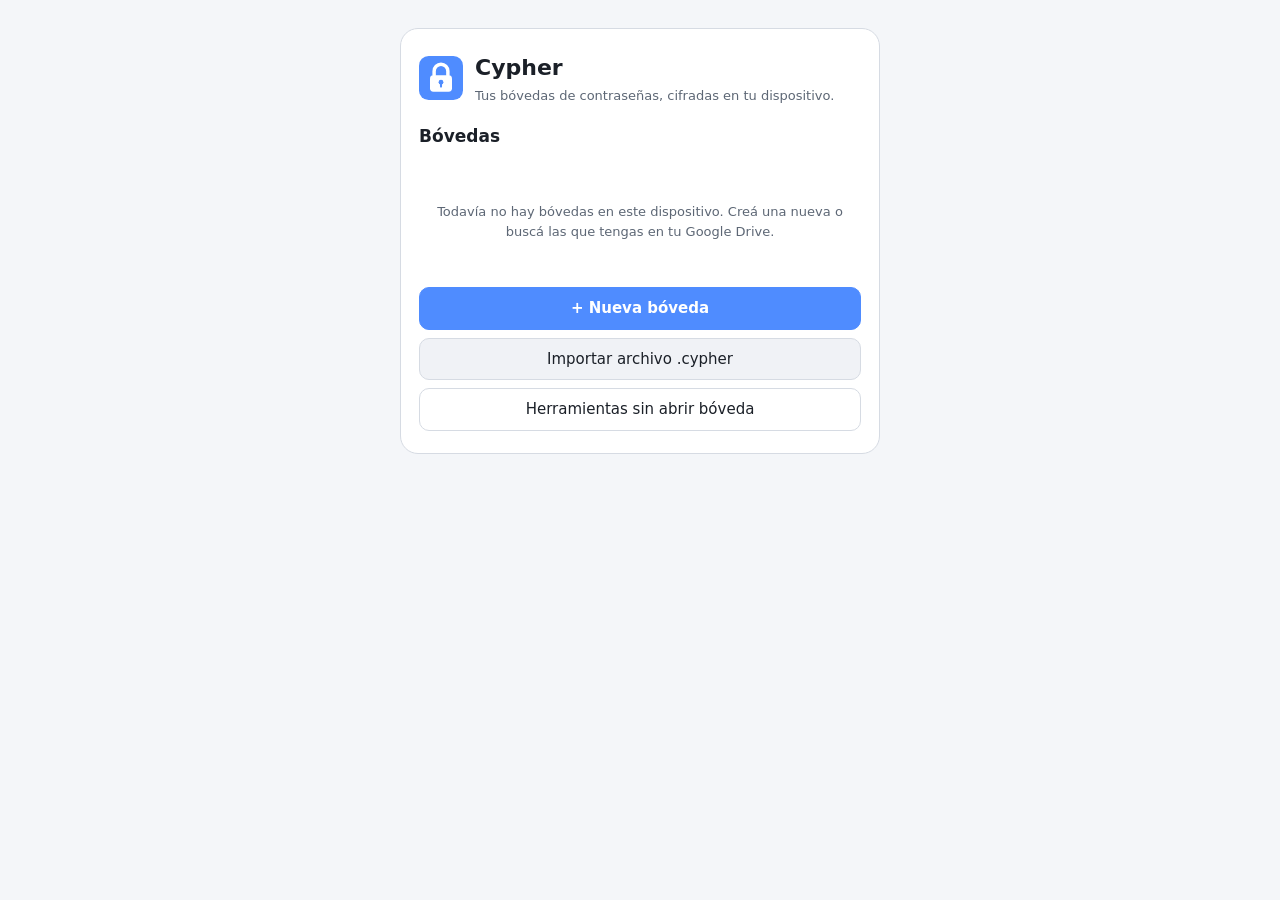
==== commit cf3ef8d1: "Cypher PWA: bóvedas cifradas con sincronización en Google Drive (el cifrador anterior queda en cifra" ====
--- a/index.html
+++ b/index.html
@@ -2,737 +2,365 @@
 <html lang="es">
 <head>
 <meta charset="utf-8">
-<meta name="viewport" content="width=device-width, initial-scale=1">
-<!-- Bloquea toda conexión de red: la página no puede enviar nada a ningún lado. -->
-<meta http-equiv="Content-Security-Policy" content="default-src 'none'; script-src 'unsafe-inline'; style-src 'unsafe-inline'; img-src data:; connect-src 'none'; form-action 'none'; base-uri 'none'">
+<meta name="viewport" content="width=device-width, initial-scale=1, viewport-fit=cover">
+<!-- Solo se permite hablar con Google (inicio de sesión y Drive). Nada más puede cargarse ni enviarse. -->
+<meta http-equiv="Content-Security-Policy" content="default-src 'self'; script-src 'self' https://accounts.google.com/gsi/client; style-src 'self' 'unsafe-inline' https://accounts.google.com/gsi/style; connect-src 'self' https://www.googleapis.com https://accounts.google.com/gsi/; frame-src https://accounts.google.com/gsi/; img-src 'self' data:; manifest-src 'self'; worker-src 'self'; object-src 'none'; base-uri 'none'; form-action 'none'">
 <meta name="referrer" content="no-referrer">
-<title>Cypher · cifrado con clave maestra</title>
-<link rel="icon" type="image/svg+xml" href="data:image/svg+xml,%3Csvg%20xmlns%3D%22http%3A//www.w3.org/2000/svg%22%20viewBox%3D%220%200%2064%2064%22%3E%3Crect%20width%3D%2264%22%20height%3D%2264%22%20rx%3D%2214%22%20fill%3D%22%234f8cff%22/%3E%3Cpath%20d%3D%22M22%2028v-6a10%2010%200%200%201%2020%200v6%22%20fill%3D%22none%22%20stroke%3D%22%23fff%22%20stroke-width%3D%225%22%20stroke-linecap%3D%22round%22/%3E%3Crect%20x%3D%2216%22%20y%3D%2228%22%20width%3D%2232%22%20height%3D%2224%22%20rx%3D%225%22%20fill%3D%22%23fff%22/%3E%3Ccircle%20cx%3D%2232%22%20cy%3D%2238%22%20r%3D%223.5%22%20fill%3D%22%234f8cff%22/%3E%3Crect%20x%3D%2230.5%22%20y%3D%2239%22%20width%3D%223%22%20height%3D%227%22%20rx%3D%221.5%22%20fill%3D%22%234f8cff%22/%3E%3C/svg%3E">
-<style>
-  :root {
-    --bg: #0f1216; --panel: #171b21; --line: #2a313b; --text: #e6e9ee; --muted: #8b95a3;
-    --accent: #4f8cff; --ok: #2fb46e; --warn: #e0a526; --err: #e5534b;
-  }
-  @media (prefers-color-scheme: light) {
-    :root { --bg: #f4f6f9; --panel: #ffffff; --line: #d6dbe3; --text: #1b2028; --muted: #5d6775; }
-  }
-  * { box-sizing: border-box; }
-  body { margin: 0; background: var(--bg); color: var(--text); font: 15px/1.5 system-ui, -apple-system, "Segoe UI", Roboto, sans-serif; }
-  main { max-width: 860px; margin: 0 auto; padding: 24px 16px 48px; }
-  h1 { font-size: 22px; margin: 0 0 4px; }
-  .sub { color: var(--muted); margin: 0 0 20px; font-size: 14px; }
-  .panel { background: var(--panel); border: 1px solid var(--line); border-radius: 10px; padding: 16px; margin-bottom: 16px; }
-  label { display: block; font-weight: 600; font-size: 13px; margin: 0 0 6px; }
-  .row { display: flex; gap: 12px; flex-wrap: wrap; }
-  .row > div { flex: 1 1 200px; }
-  input, select, textarea, button { font: inherit; color: inherit; }
-  input[type=password], input[type=text], input[type=number], select, textarea {
-    width: 100%; background: var(--bg); border: 1px solid var(--line); border-radius: 8px; padding: 9px 10px;
-  }
-  textarea { min-height: 150px; resize: vertical; font-family: ui-monospace, Consolas, monospace; font-size: 13px; }
-  input:focus, select:focus, textarea:focus { outline: 2px solid var(--accent); outline-offset: -1px; }
-  .pw { position: relative; }
-  .pw input { padding-right: 70px; }
-  .pw button { position: absolute; right: 4px; top: 4px; bottom: 4px; padding: 0 10px; background: transparent; border: 0; color: var(--muted); cursor: pointer; }
-  .meter { height: 6px; background: var(--line); border-radius: 3px; margin-top: 6px; overflow: hidden; }
-  .meter > i { display: block; height: 100%; width: 0; transition: width .2s, background .2s; }
-  .hint { color: var(--muted); font-size: 12px; margin-top: 4px; min-height: 18px; }
-  .tabs { display: flex; gap: 6px; margin-bottom: 12px; }
-  .tabs button { flex: 1; padding: 10px; border: 1px solid var(--line); background: var(--bg); border-radius: 8px; cursor: pointer; font-weight: 600; }
-  .tabs button[aria-selected=true] { background: var(--accent); border-color: var(--accent); color: #fff; }
-  .actions { display: flex; gap: 8px; flex-wrap: wrap; margin-top: 12px; }
-  .btn { padding: 9px 16px; border-radius: 8px; border: 1px solid var(--line); background: var(--bg); cursor: pointer; }
-  .btn.primary { background: var(--accent); border-color: var(--accent); color: #fff; font-weight: 600; }
-  .btn:disabled { opacity: .6; cursor: wait; }
-  .msg { margin-top: 12px; padding: 10px 12px; border-radius: 8px; font-size: 14px; display: none; }
-  .msg.show { display: block; }
-  .msg.ok { background: color-mix(in srgb, var(--ok) 15%, transparent); border: 1px solid var(--ok); }
-  .msg.err { background: color-mix(in srgb, var(--err) 15%, transparent); border: 1px solid var(--err); }
-  .msg.warn { background: color-mix(in srgb, var(--warn) 15%, transparent); border: 1px solid var(--warn); }
-  details { margin-top: 4px; }
-  summary { cursor: pointer; color: var(--muted); font-size: 13px; }
-  .small { font-size: 12px; color: var(--muted); }
-  .hidden { display: none; }
-  [hidden] { display: none !important; }
-  .gen-opts { display: flex; flex-wrap: wrap; gap: 6px 16px; padding-bottom: 8px; }
-  .gen-opts label { display: inline-flex; align-items: center; gap: 6px; font-weight: 400; margin: 0; cursor: pointer; }
-  .st-summary { display: flex; align-items: center; justify-content: space-between; gap: 12px; cursor: pointer; list-style: none; }
-  .st-summary::-webkit-details-marker { display: none; }
-  .st-summary::before { content: "▸"; color: var(--muted); transition: transform .15s; }
-  #selfTestPanel[open] > .st-summary::before { transform: rotate(90deg); }
-  .st-summary > span { flex: 1; }
-  .st-grid { display: grid; grid-template-columns: max-content repeat(4, 22px); justify-content: start; gap: 6px 10px; align-items: center; margin-top: 10px; font-size: 12px; }
-  .st-grid .lbl { padding-right: 14px; }
-  .st-grid .h { color: var(--muted); font-size: 13px; text-align: center; justify-self: center; }
-  .st-grid .lbl { color: var(--muted); }
-  .dot { width: 14px; height: 14px; border-radius: 50%; background: var(--line); justify-self: center; transition: background .15s, transform .15s; }
-  .dot.run { background: var(--warn); transform: scale(1.2); }
-  .dot.ok { background: var(--ok); }
-  .dot.err { background: var(--err); }
-  .st-legend { margin-top: 8px; font-size: 12px; color: var(--muted); }
-  code { font-family: ui-monospace, Consolas, monospace; font-size: 12px; }
-</style>
+<meta name="theme-color" content="#0f1216">
+<meta name="description" content="Bóvedas de contraseñas cifradas con clave maestra. Todo se cifra en tu dispositivo.">
+<meta name="apple-mobile-web-app-capable" content="yes">
+<meta name="mobile-web-app-capable" content="yes">
+<meta name="apple-mobile-web-app-status-bar-style" content="black-translucent">
+<meta name="apple-mobile-web-app-title" content="Cypher">
+<title>Cypher</title>
+<link rel="manifest" href="manifest.webmanifest">
+<link rel="icon" type="image/svg+xml" href="icons/icon.svg">
+<link rel="apple-touch-icon" href="icons/apple-touch-icon.png">
+<link rel="stylesheet" href="styles.css">
 </head>
 <body>
-<main>
-  <h1>🔐 Cypher</h1>
-  <p class="sub">Cifrá y descifrá texto con tu clave maestra. Todo ocurre en tu navegador. Nada se guarda ni se envía: esta página tiene la red bloqueada.</p>
-  <div class="msg" id="selfTestAlert" role="alert" style="margin:0 0 16px"></div>
-
-  <div class="panel">
-    <details id="selfTestPanel">
-    <summary class="st-summary">
-      <span class="small" id="selfTestStatus">Autoprueba: ejecutando…</span>
-      <button type="button" class="btn" id="selfTestBtn">Ejecutar autoprueba</button>
-    </summary>
-    <div class="st-grid" id="selfTestGrid"></div>
-    <div class="st-legend">Cifrado: ① descifra el texto fijo · ② rechaza una clave incorrecta · ③ cifrar da exactamente el texto fijo · ④ cifra y descifra con datos al azar.<br>Generador: ① el navegador da números aleatorios seguros · ② respeta largo y caracteres permitidos · ③ incluye al menos uno de cada tipo · ④ 200 contraseñas distintas que usan todos los caracteres. Pasá el mouse por un punto para ver el detalle.</div>
-    <details id="selfTestHelp" style="margin-top:10px">
-      <summary>¿Qué hago si algún punto sale en rojo?</summary>
-      <div class="small" style="margin-top:6px">
-        <p style="margin:4px 0"><b>Tus textos ya cifrados no se dañaron.</b> El texto cifrado es solo un dato guardado en tu anotador; un punto rojo indica que <i>este navegador</i> (o esta versión) ya no calcula esa combinación como se espera. No borres ni sobrescribas nada.</p>
-        <p style="margin:4px 0"><b>Qué hacer:</b></p>
-        <ol style="margin:4px 0 4px 18px;padding:0">
-          <li>No cifres nada nuevo con la combinación en rojo en este navegador.</li>
-          <li>Abrí la página en otro navegador (Chrome, Firefox, Edge, Safari) o en otro dispositivo y corré la autoprueba. Si ahí sale todo verde, usalo para descifrar.</li>
-          <li>Apenas tengas un navegador en verde, descifrá los textos de esa combinación y volvé a cifrarlos con una combinación que salga verde en todos lados (por ejemplo AES-256-GCM).</li>
-        </ol>
-        <p style="margin:4px 0"><b>Qué implica cada punto rojo para lo que ya tenías cifrado con esa combinación:</b></p>
-        <ul style="margin:4px 0 4px 18px;padding:0">
-          <li><b>①</b> (no descifra el texto fijo): en este navegador probablemente no puedas descifrar esos textos. Hacelo desde un navegador donde ① salga verde.</li>
-          <li><b>②</b> (acepta una clave incorrecta): no confíes en ningún resultado de este navegador para esa combinación, aunque parezca correcto.</li>
-          <li><b>③ o ④</b> con ① en verde: tus textos existentes se descifran bien, pero lo que cifres acá podría no poder descifrarse en otro navegador o más adelante. Si cifraste algo nuevo en este navegador, verificá que se descifre en otro.</li>
-          <li><b>Generador en rojo</b>: no generes contraseñas en este navegador; las que ya generaste y guardaste siguen sirviendo. Generalas en otro navegador donde salga verde. No afecta al cifrado.</li>
-          <li><b>Todos en rojo</b>: el navegador no ofrece Web Crypto o está muy desactualizado. Actualizalo o usá otro.</li>
-        </ul>
-        <p style="margin:4px 0">Guardá siempre una copia de este <code>index.html</code> junto a tu anotador: abierta como archivo local funciona igual y no depende del hosting.</p>
-      </div>
-    </details>
-    </details>
+<div class="msg global" id="globalAlert" role="alert"></div>
+<div class="update-bar" id="updateBar" hidden>Hay una versión nueva de la app. <button type="button" class="btn small primary" id="updateBtn">Actualizar</button></div>
+
+<!-- ================= PANTALLA DE INICIO: LISTA DE BÓVEDAS ================= -->
+<div id="home" class="home">
+  <div class="home-card">
+    <div class="brand"><img src="icons/icon.svg" alt="" width="44" height="44"><div><h1>Cypher</h1><p class="sub">Tus bóvedas de contraseñas, cifradas en tu dispositivo.</p></div></div>
+
+    <div id="homeList">
+      <div class="section-head"><h2>Bóvedas</h2><span class="small" id="homeDriveState"></span></div>
+      <ul class="vault-list" id="vaultList"></ul>
+      <p class="empty small" id="vaultListEmpty">Todavía no hay bóvedas en este dispositivo. Creá una nueva o buscá las que tengas en tu Google Drive.</p>
+      <div class="home-actions">
+        <button type="button" class="btn primary" id="homeCreate">+ Nueva bóveda</button>
+        <button type="button" class="btn" id="homeDrive">Buscar en Google Drive</button>
+        <button type="button" class="btn" id="homeImport">Importar archivo .cypher</button>
+        <button type="button" class="btn ghost" id="homeTools">Herramientas sin abrir bóveda</button>
+      </div>
+      <div class="msg" id="homeMsg" role="status"></div>
+    </div>
+
+    <form id="unlockForm" class="stack" hidden autocomplete="off">
+      <button type="button" class="link back" data-home-back>← Bóvedas</button>
+      <h2 id="unlockTitle">Abrir bóveda</h2>
+      <p class="small" id="unlockWhere"></p>
+      <label for="unlockPw">Clave maestra</label>
+      <div class="pw"><input type="password" id="unlockPw" autocomplete="current-password" spellcheck="false"><button type="button" data-toggle="unlockPw">Mostrar</button></div>
+      <button type="submit" class="btn primary block" id="unlockBtn">Abrir</button>
+      <div class="msg" id="unlockMsg" role="status"></div>
+    </form>
+
+    <form id="createForm" class="stack" hidden autocomplete="off">
+      <button type="button" class="link back" data-home-back>← Bóvedas</button>
+      <h2>Nueva bóveda</h2>
+      <label for="createName">Nombre (se ve sin la clave: no pongas datos sensibles)</label>
+      <input type="text" id="createName" maxlength="60" placeholder="Ej: Personal, Trabajo, Familia" spellcheck="false">
+      <label for="createPw">Clave maestra</label>
+      <div class="pw"><input type="password" id="createPw" autocomplete="new-password" spellcheck="false"><button type="button" data-toggle="createPw">Mostrar</button></div>
+      <div class="meter"><i id="createMeterBar"></i></div>
+      <div class="hint" id="createMeterText"></div>
+      <label for="createPw2">Repetir clave maestra</label>
+      <div class="pw"><input type="password" id="createPw2" autocomplete="new-password" spellcheck="false"><button type="button" data-toggle="createPw2">Mostrar</button></div>
+      <div class="hint" id="createMatch"></div>
+      <p class="small warnline">Si olvidás la clave maestra no hay forma de recuperar la bóveda. Nadie puede resetearla, ni siquiera Google.</p>
+      <button type="submit" class="btn primary block" id="createBtn">Crear bóveda</button>
+      <div class="msg" id="createMsg" role="status"></div>
+    </form>
   </div>
-
-
-  <div class="panel">
-    <div class="tabs" role="tablist">
-      <button type="button" id="tabEnc" role="tab" aria-selected="true">Cifrar</button>
-      <button type="button" id="tabDec" role="tab" aria-selected="false">Descifrar</button>
-      <button type="button" id="tabGen" role="tab" aria-selected="false">Generar contraseña</button>
+  <input type="file" id="fileImportHome" accept=".cypher,application/json,application/octet-stream" hidden>
+</div>
+
+<!-- ================= APP ================= -->
+<div id="app" class="app" hidden>
+  <header class="topbar">
+    <div class="tb-title"><img src="icons/icon.svg" alt="" width="26" height="26"><span id="tbVault">Cypher</span></div>
+    <button type="button" class="chip" id="syncChip" title="Estado de guardado">…</button>
+    <button type="button" class="btn small" id="lockBtn" title="Cerrar la bóveda">🔒 <span class="hide-sm">Bloquear</span></button>
+  </header>
+
+  <nav class="nav" id="nav">
+    <button type="button" data-view="vault" class="nv"><span class="ico">🗝️</span><span>Bóveda</span></button>
+    <button type="button" data-view="gen" class="nv"><span class="ico">🎲</span><span>Generar</span></button>
+    <button type="button" data-view="text" class="nv"><span class="ico">🔐</span><span>Cifrar texto</span></button>
+    <button type="button" data-view="settings" class="nv"><span class="ico">⚙️</span><span>Ajustes</span></button>
+  </nav>
+
+  <main class="content">
+    <!-- ---------- BÓVEDA ---------- -->
+    <section id="view-vault" class="view">
+      <div class="msg warn" id="backupBanner" role="status"></div>
+      <div class="searchbar">
+        <input type="search" id="search" placeholder="Buscar sitio, usuario, nota…" autocomplete="off" spellcheck="false">
+      </div>
+      <ul class="entries" id="entryList"></ul>
+      <div class="empty" id="entryEmpty">
+        <p>Esta bóveda está vacía.</p>
+        <p class="small">Tocá <b>+</b> para agregar tu primera contraseña, o importá tus notas cifradas viejas desde <b>Ajustes</b>.</p>
+      </div>
+      <button type="button" class="fab" id="addEntry" title="Nueva entrada" aria-label="Nueva entrada">+</button>
+    </section>
+
+    <!-- ---------- GENERAR ---------- -->
+    <section id="view-gen" class="view" hidden>
+      <div class="panel">
+        <h2>Generar contraseña</h2>
+        <div class="row" style="align-items:flex-end">
+          <div style="flex:0 1 140px">
+            <label for="genLen">Longitud (8 a 128)</label>
+            <input type="number" id="genLen" min="8" max="128" step="1" value="20" inputmode="numeric">
+          </div>
+          <div style="flex:3 1 300px" class="gen-opts">
+            <label><input type="checkbox" id="genLower" checked> Minúsculas</label>
+            <label><input type="checkbox" id="genUpper" checked> Mayúsculas</label>
+            <label><input type="checkbox" id="genDigits" checked> Números</label>
+            <label><input type="checkbox" id="genSymbols" checked> Símbolos</label>
+          </div>
+        </div>
+        <label for="genSymbolSet">Símbolos permitidos (editalos si el sitio no acepta alguno)</label>
+        <input type="text" id="genSymbolSet" spellcheck="false" autocomplete="off" value="!@#$%^&amp;*()-_=+[]{};:,.?/~">
+        <label for="genOut">Contraseña generada</label>
+        <div class="pw">
+          <input type="password" id="genOut" readonly spellcheck="false" autocomplete="off" placeholder="Tocá Generar" class="mono">
+          <button type="button" data-toggle="genOut">Mostrar</button>
+        </div>
+        <div class="hint" id="genInfo">Cada vez que generás sale una contraseña nueva e irrepetible: guardala antes de generar otra.</div>
+        <div class="actions">
+          <button type="button" class="btn primary" id="genRun">Generar y copiar</button>
+          <button type="button" class="btn" id="genToEntry">Guardar en la bóveda</button>
+          <button type="button" class="btn" id="genToText">Agregar al texto a cifrar</button>
+        </div>
+        <div class="msg" id="genMsg" role="status"></div>
+      </div>
+    </section>
+
+    <!-- ---------- CIFRAR TEXTO (herramienta clásica) ---------- -->
+    <section id="view-text" class="view" hidden>
+      <div class="panel">
+        <div class="tabs" role="tablist">
+          <button type="button" id="tabEnc" role="tab" aria-selected="true">Cifrar</button>
+          <button type="button" id="tabDec" role="tab" aria-selected="false">Descifrar</button>
+        </div>
+        <p class="small" style="margin-top:0">Herramienta para cifrar o descifrar un texto suelto con una clave. Es independiente de la bóveda y usa el mismo formato que el cifrador anterior.</p>
+        <div class="row">
+          <div>
+            <label for="pw">Clave</label>
+            <div class="pw"><input type="password" id="pw" autocomplete="off" spellcheck="false"><button type="button" data-toggle="pw">Mostrar</button></div>
+            <div class="meter"><i id="meterBar"></i></div>
+            <div class="hint" id="meterText"></div>
+          </div>
+          <div id="confirmBox">
+            <label for="pw2">Repetir clave</label>
+            <div class="pw"><input type="password" id="pw2" autocomplete="off" spellcheck="false"><button type="button" data-toggle="pw2">Mostrar</button></div>
+            <div class="hint" id="matchText"></div>
+          </div>
+        </div>
+        <details class="adv">
+          <summary>Opciones avanzadas (algoritmo, derivación, iteraciones)</summary>
+          <div class="row">
+            <div>
+              <label for="alg">Algoritmo</label>
+              <select id="alg">
+                <option value="1" selected>AES-256-GCM</option>
+                <option value="2">AES-256-CBC + HMAC-SHA256</option>
+                <option value="3">AES-256-CTR + HMAC-SHA256</option>
+              </select>
+            </div>
+            <div>
+              <label for="kdf">Derivación de clave</label>
+              <select id="kdf">
+                <option value="1" selected>PBKDF2-SHA256</option>
+                <option value="2">PBKDF2-SHA512</option>
+              </select>
+            </div>
+            <div>
+              <label for="iter">Iteraciones</label>
+              <input type="number" id="iter" min="100000" max="10000000" step="1" value="400000" inputmode="numeric">
+            </div>
+          </div>
+          <p class="small">El texto cifrado no guarda estos datos: para descifrar hay que elegir exactamente los mismos que al cifrar.</p>
+        </details>
+        <label for="input" id="inputLabel">Texto a cifrar</label>
+        <textarea id="input" spellcheck="false" placeholder="Escribí o pegá el texto…"></textarea>
+        <div class="actions">
+          <button type="button" class="btn primary" id="run">Cifrar</button>
+          <button type="button" class="btn" id="swap">Usar resultado como entrada</button>
+          <button type="button" class="btn" id="clear">Borrar todo</button>
+        </div>
+        <div class="msg" id="msg" role="status"></div>
+        <label for="output">Resultado</label>
+        <textarea id="output" readonly spellcheck="false"></textarea>
+        <div class="actions">
+          <button type="button" class="btn" id="copy">Copiar</button>
+          <button type="button" class="btn hidden" id="reveal">Mostrar texto</button>
+        </div>
+      </div>
+    </section>
+
+    <!-- ---------- AJUSTES ---------- -->
+    <section id="view-settings" class="view" hidden>
+      <div class="panel" data-needs-vault>
+        <h2>Google Drive</h2>
+        <p class="small" id="driveInfo"></p>
+        <div class="actions">
+          <button type="button" class="btn primary" id="driveConnect">Conectar Google Drive</button>
+          <button type="button" class="btn" id="driveSyncNow">Sincronizar ahora</button>
+          <button type="button" class="btn" id="driveDisconnect">Desconectar</button>
+        </div>
+        <div class="msg" id="driveMsg" role="status"></div>
+      </div>
+
+      <div class="panel" data-needs-vault>
+        <h2>Copias de respaldo</h2>
+        <p class="small">Descargá una copia cifrada de esta bóveda y guardala fuera de Google (un pendrive, otra nube). Se abre con la misma clave maestra. <span id="lastExport"></span></p>
+        <div class="actions">
+          <button type="button" class="btn primary" id="exportBtn">Descargar copia cifrada</button>
+          <button type="button" class="btn" id="importFileBtn">Combinar con una copia (.cypher)</button>
+        </div>
+        <input type="file" id="fileImportApp" accept=".cypher,application/json,application/octet-stream" hidden>
+        <div class="msg" id="backupMsg" role="status"></div>
+      </div>
+
+      <div class="panel" data-needs-vault>
+        <h2>Importar notas cifradas viejas</h2>
+        <p class="small">Pegá los textos que cifraste con el cifrador anterior (por ejemplo, desde Google Keep). Se descifran acá, revisás lo que se detectó y elegís qué guardar en esta bóveda.</p>
+        <button type="button" class="btn" id="openImportOld">Importar notas viejas</button>
+      </div>
+
+      <div class="panel" data-needs-vault>
+        <h2>Esta bóveda</h2>
+        <label for="renameInput">Nombre</label>
+        <div class="inline">
+          <input type="text" id="renameInput" maxlength="60" spellcheck="false">
+          <button type="button" class="btn" id="renameBtn">Renombrar</button>
+        </div>
+        <div class="actions">
+          <button type="button" class="btn" id="changePwBtn">Cambiar clave maestra</button>
+          <button type="button" class="btn danger" id="forgetVaultBtn">Quitar de este dispositivo</button>
+        </div>
+        <div class="msg" id="vaultMsg" role="status"></div>
+      </div>
+
+      <div class="panel">
+        <h2>Este dispositivo</h2>
+        <label for="autoLock">Bloquear automáticamente después de</label>
+        <select id="autoLock">
+          <option value="1">1 minuto sin uso</option>
+          <option value="2">2 minutos sin uso</option>
+          <option value="5" selected>5 minutos sin uso</option>
+          <option value="10">10 minutos sin uso</option>
+          <option value="15">15 minutos sin uso</option>
+          <option value="30">30 minutos sin uso</option>
+        </select>
+        <label class="check"><input type="checkbox" id="rememberLocal" checked> Guardar las bóvedas (cifradas) en este dispositivo para usarlas sin internet</label>
+        <p class="small">Desactivalo en una computadora ajena: las bóvedas quedan solo en memoria y en tu Drive. En dispositivos ajenos usá siempre una ventana de incógnito.</p>
+        <div class="actions" id="installBox" hidden>
+          <button type="button" class="btn primary" id="installBtn">Instalar la app</button>
+        </div>
+        <p class="small" id="iosInstallHint" hidden>Para instalarla en iPhone/iPad: botón Compartir → “Agregar a pantalla de inicio”.</p>
+      </div>
+
+      <div class="panel">
+        <details id="selfTestPanel">
+          <summary class="st-summary"><span class="small" id="selfTestStatus">Autoprueba: pendiente</span><button type="button" class="btn small" id="selfTestBtn">Ejecutar autoprueba</button></summary>
+          <div class="st-grid" id="selfTestGrid"></div>
+          <div class="st-legend">Comprueba que este navegador cifra, descifra y genera contraseñas exactamente como se espera. Pasá el mouse (o mantené apretado) un punto para ver el detalle.
+            Si algo sale en rojo, no cifres nada nuevo en este navegador: tus datos ya guardados no se dañan. Probá en otro navegador.</div>
+        </details>
+      </div>
+
+      <div class="panel">
+        <details>
+          <summary>Cómo funciona</summary>
+          <p class="small">Cada bóveda es un único archivo cifrado con AES-256-GCM. La clave se deriva de tu clave maestra con PBKDF2-SHA256 (600.000 iteraciones) y una sal aleatoria propia de cada bóveda. Todo se cifra y descifra en tu dispositivo: a Google Drive solo llega el archivo cifrado, y la app solo puede ver los archivos que ella misma creó en tu Drive (permiso <code>drive.file</code>). Drive guarda versiones anteriores del archivo.</p>
+          <p class="small">El nombre de la bóveda se guarda sin cifrar para poder listarla. La clave maestra nunca se guarda ni se envía a ningún lado.</p>
+          <p class="small">El cifrador anterior (una sola página, sin conexión a internet) sigue disponible en <a href="cifrador.html" target="_blank" rel="noopener">cifrador.html</a>. Guardá una copia de ese archivo: abierto desde tu PC funciona igual.</p>
+          <p class="small">Versión <span id="appVersion"></span>.</p>
+        </details>
+      </div>
+    </section>
+  </main>
+</div>
+
+<!-- ================= DIÁLOGOS ================= -->
+<dialog id="entryDialog" class="sheet">
+  <form method="dialog" id="entryForm" autocomplete="off">
+    <header class="sheet-head"><h2 id="entryDialogTitle">Entrada</h2><button type="button" class="icon-btn" data-close aria-label="Cerrar">✕</button></header>
+    <div class="sheet-body">
+      <label for="fTitle">Nombre o sitio</label>
+      <input type="text" id="fTitle" spellcheck="false" placeholder="Ej: Gmail">
+      <label for="fUrl">Dirección web (opcional)</label>
+      <div class="inline"><input type="url" id="fUrl" spellcheck="false" placeholder="https://…" inputmode="url"><button type="button" class="btn" id="fOpenUrl" title="Abrir sitio">↗</button></div>
+      <label for="fUser">Usuario o email</label>
+      <div class="inline"><input type="text" id="fUser" spellcheck="false" autocapitalize="off"><button type="button" class="btn" id="fCopyUser">Copiar</button></div>
+      <label for="fPass">Contraseña</label>
+      <div class="inline">
+        <div class="pw grow"><input type="password" id="fPass" spellcheck="false" autocomplete="off" class="mono"><button type="button" data-toggle="fPass">Mostrar</button></div>
+        <button type="button" class="btn" id="fCopyPass">Copiar</button>
+      </div>
+      <div class="hint"><button type="button" class="link" id="fGen">🎲 Generar una nueva</button> <span id="fPassStrength"></span></div>
+      <label for="fNotes">Notas</label>
+      <textarea id="fNotes" spellcheck="false" rows="4"></textarea>
+      <p class="small" id="fDates"></p>
     </div>
-
-    <div id="cryptoView">
-
-    <div class="row">
-      <div>
-        <label for="pw">Clave maestra</label>
-        <div class="pw">
-          <input type="password" id="pw" autocomplete="off" spellcheck="false">
-          <button type="button" data-toggle="pw">Mostrar</button>
-        </div>
-        <div class="meter"><i id="meterBar"></i></div>
-        <div class="hint" id="meterText"></div>
-      </div>
-      <div id="confirmBox">
-        <label for="pw2">Repetir clave (evita errores de tipeo)</label>
-        <div class="pw">
-          <input type="password" id="pw2" autocomplete="off" spellcheck="false">
-          <button type="button" data-toggle="pw2">Mostrar</button>
-        </div>
-        <div class="hint" id="matchText"></div>
+    <footer class="sheet-foot">
+      <button type="button" class="btn danger" id="fDelete">Eliminar</button>
+      <span class="grow"></span>
+      <button type="button" class="btn" data-close>Cancelar</button>
+      <button type="submit" class="btn primary" id="fSave">Guardar</button>
+    </footer>
+  </form>
+</dialog>
+
+<dialog id="importOldDialog" class="sheet wide">
+  <div>
+    <header class="sheet-head"><h2>Importar notas viejas</h2><button type="button" class="icon-btn" data-close aria-label="Cerrar">✕</button></header>
+    <div class="sheet-body">
+      <div id="ioStep1">
+        <label for="ioText">Textos cifrados (uno por línea o separados por espacios)</label>
+        <textarea id="ioText" spellcheck="false" rows="5" placeholder="Pegá acá tus notas cifradas…"></textarea>
+        <label for="ioPw">Clave con la que las cifraste</label>
+        <div class="pw"><input type="password" id="ioPw" autocomplete="off" spellcheck="false"><button type="button" data-toggle="ioPw">Mostrar</button></div>
+        <details class="adv">
+          <summary>Opciones avanzadas</summary>
+          <p class="small">Se prueban automáticamente los 3 algoritmos y las 2 derivaciones. Solo cambiá las iteraciones si no usaste 400.000.</p>
+          <label for="ioIter">Iteraciones</label>
+          <input type="number" id="ioIter" min="100000" max="10000000" step="1" value="400000" inputmode="numeric">
+        </details>
+        <div class="actions"><button type="button" class="btn primary" id="ioDecrypt">Descifrar</button></div>
+        <div class="msg" id="ioMsg" role="status"></div>
+      </div>
+      <div id="ioStep2" hidden>
+        <p class="small" id="ioSummary"></p>
+        <div id="ioNotes"></div>
       </div>
     </div>
-
-    <div class="row" style="margin-top:8px">
-      <div>
-        <label for="alg">Algoritmo</label>
-        <select id="alg">
-          <option value="1" selected>AES-256-GCM</option>
-          <option value="2">AES-256-CBC + HMAC-SHA256</option>
-          <option value="3">AES-256-CTR + HMAC-SHA256</option>
-        </select>
-      </div>
-      <div>
-        <label for="kdf">Derivación de clave</label>
-        <select id="kdf">
-          <option value="1" selected>PBKDF2-SHA256</option>
-          <option value="2">PBKDF2-SHA512</option>
-        </select>
-      </div>
-      <div>
-        <label for="iter">Iteraciones</label>
-        <input type="number" id="iter" min="100000" max="10000000" step="1" value="400000" inputmode="numeric">
-      </div>
+    <footer class="sheet-foot" id="ioFoot" hidden>
+      <button type="button" class="btn" id="ioBack">← Volver</button>
+      <span class="grow"></span>
+      <button type="button" class="btn primary" id="ioImport">Importar seleccionadas</button>
+    </footer>
+  </div>
+</dialog>
+
+<dialog id="promptDialog" class="sheet small">
+  <form method="dialog" id="promptForm" autocomplete="off">
+    <header class="sheet-head"><h2 id="promptTitle">Clave</h2></header>
+    <div class="sheet-body">
+      <p class="small" id="promptText"></p>
+      <div id="promptFields"></div>
+      <div class="msg" id="promptMsg" role="status"></div>
     </div>
-    <p class="small" id="decNote" style="display:none;margin:8px 0 0">El texto cifrado no indica qué algoritmo, derivación ni iteraciones se usaron: tenés que elegir exactamente los mismos que al cifrar.</p>
-
-    <div style="margin-top:12px">
-      <label for="input" id="inputLabel">Texto a cifrar</label>
-      <textarea id="input" spellcheck="false" placeholder="Escribí o pegá el texto…"></textarea>
-    </div>
-
-    <div class="actions">
-      <button type="button" class="btn primary" id="run">Cifrar</button>
-      <button type="button" class="btn" id="swap" title="Pasa el resultado a la entrada y cambia de modo">Usar resultado como entrada</button>
-      <button type="button" class="btn" id="clear">Borrar todo</button>
-    </div>
-    <div class="msg" id="msg" role="status"></div>
-    </div>
-
-    <div id="genView" hidden>
-    <div class="row" style="align-items:flex-end">
-      <div style="flex:0 1 140px">
-        <label for="genLen">Longitud (8 a 128)</label>
-        <input type="number" id="genLen" min="8" max="128" step="1" value="20" inputmode="numeric">
-      </div>
-      <div style="flex:3 1 380px" class="gen-opts">
-        <label><input type="checkbox" id="genLower" checked> Minúsculas (a-z)</label>
-        <label><input type="checkbox" id="genUpper" checked> Mayúsculas (A-Z)</label>
-        <label><input type="checkbox" id="genDigits" checked> Números (0-9)</label>
-        <label><input type="checkbox" id="genSymbols" checked> Símbolos</label>
-      </div>
-    </div>
-    <div style="margin-top:8px">
-      <label for="genSymbolSet">Símbolos permitidos (editalos si el sitio no acepta alguno)</label>
-      <input type="text" id="genSymbolSet" spellcheck="false" autocomplete="off" value="!@#$%^&amp;*()-_=+[]{};:,.?/~">
-    </div>
-    <div style="margin-top:12px">
-      <label for="genOut">Contraseña generada</label>
-      <div class="pw">
-        <input type="password" id="genOut" readonly spellcheck="false" autocomplete="off" placeholder="Tocá Generar y copiar" style="font-family:ui-monospace,Consolas,monospace;font-size:16px">
-        <button type="button" data-toggle="genOut">Mostrar</button>
-      </div>
-      <div class="hint" id="genInfo">Cada vez que generás sale una contraseña nueva e irrepetible: guardala antes de generar otra.</div>
-    </div>
-    <div class="actions">
-      <button type="button" class="btn primary" id="genRun">Generar y copiar</button>
-      <button type="button" class="btn" id="genUse" title="Pasa a Cifrar y agrega la contraseña al final del texto">Agregar al texto a cifrar</button>
-    </div>
-    <div class="msg" id="genMsg" role="status"></div>
-    </div>
-  </div>
-
-  <div class="panel" id="resultPanel">
-    <label for="output">Resultado</label>
-    <textarea id="output" readonly spellcheck="false"></textarea>
-    <div class="actions">
-      <button type="button" class="btn" id="copy">Copiar</button>
-      <button type="button" class="btn hidden" id="reveal">Mostrar texto</button>
-    </div>
-  </div>
-
-  <div class="panel">
-    <details>
-      <summary>Cómo funciona y formato del texto cifrado</summary>
-      <p class="small">La clave maestra se convierte en una clave de 256 bits con PBKDF2 y una sal aleatoria de 16 bytes. Cada cifrado usa un IV/nonce aleatorio nuevo, así que cifrar dos veces el mismo texto da resultados distintos. Los tres modos están autenticados: si alguien altera un solo carácter del texto cifrado, o la clave es incorrecta, el descifrado falla en vez de devolver basura.</p>
-      <p class="small">Formato: Base64URL de [sal (16 bytes), IV (16 bytes), datos cifrados]. No hay cabecera ni marcas: los tres algoritmos producen salidas del mismo largo y que parecen bytes aleatorios, así que no se puede saber cuál se usó. El texto se rellena a bloques de 32 bytes para no revelar su largo exacto. Las iteraciones de PBKDF2 se eligen entre 100.000 y 10.000.000 y tampoco quedan guardadas. Usa solo la Web Crypto API del navegador, sin librerías externas.</p>
-    </details>
-  </div>
-</main>
-
-<script>
-"use strict";
-(() => {
-  const $ = (id) => document.getElementById(id);
-  const te = new TextEncoder();
-  const td = new TextDecoder("utf-8", { fatal: true });
-
-  // Formato (sin cabecera ni marcas): sal(16) | iv(16) | cuerpo.
-  // El cuerpo mide siempre L + 48 bytes (L = texto rellenado a múltiplos de 32),
-  // sea cual sea el algoritmo, así que las salidas son indistinguibles.
-  const MIN_ITER = 100000, MAX_ITER = 10000000;
-  const SALT_LEN = 16, IV_LEN = 16, MAC_LEN = 32, BLOCK = 32, OVERHEAD = 48;
-  const ALGS = {
-    1: { name: "AES-256-GCM", extra: 32 },               // L+32 de texto -> +16 de tag = L+48
-    2: { name: "AES-256-CBC + HMAC-SHA256", extra: 0 },  // L -> +16 de padding PKCS#7 + 32 HMAC = L+48
-    3: { name: "AES-256-CTR + HMAC-SHA256", extra: 16 }, // L+16 -> +32 HMAC = L+48
-  };
-  const KDFS = { 1: "SHA-256", 2: "SHA-512" };
-
-  class UserError extends Error {}
-
-  // ---------- utilidades ----------
-  function b64urlEncode(bytes) {
-    let s = "";
-    for (let i = 0; i < bytes.length; i += 0x8000) s += String.fromCharCode.apply(null, bytes.subarray(i, i + 0x8000));
-    return btoa(s).replace(/\+/g, "-").replace(/\//g, "_").replace(/=+$/, "");
-  }
-  function b64urlDecode(str) {
-    const clean = str.replace(/\s+/g, "");
-    if (!/^[A-Za-z0-9_-]*$/.test(clean)) throw new UserError("El texto cifrado contiene caracteres inválidos. ¿Lo copiaste completo y sin modificar?");
-    if (clean.length % 4 === 1) throw new UserError("El texto cifrado está incompleto (longitud inválida). Revisá que lo hayas copiado entero.");
-    const b64 = clean.replace(/-/g, "+").replace(/_/g, "/") + "===".slice((clean.length + 3) % 4);
-    const bin = atob(b64);
-    const out = new Uint8Array(bin.length);
-    for (let i = 0; i < bin.length; i++) out[i] = bin.charCodeAt(i);
-    return out;
-  }
-  function concat(...arrs) {
-    const out = new Uint8Array(arrs.reduce((n, a) => n + a.length, 0));
-    let o = 0; for (const a of arrs) { out.set(a, o); o += a.length; }
-    return out;
-  }
-  const rand = (n) => crypto.getRandomValues(new Uint8Array(n));
-
-  // Relleno: [largo (4 bytes)] [texto] [ceros] hasta el tamaño pedido.
-  function pad(data, size) {
-    const out = new Uint8Array(size);
-    new DataView(out.buffer).setUint32(0, data.length, false);
-    out.set(data, 4);
-    return out;
-  }
-  function unpad(buf) {
-    if (buf.length < 4) return null;
-    const n = new DataView(buf.buffer, buf.byteOffset).getUint32(0, false);
-    if (n > buf.length - 4) return null;
-    for (let i = 4 + n; i < buf.length; i++) if (buf[i] !== 0) return null;
-    return buf.subarray(4, 4 + n);
-  }
-
-  // ---------- claves ----------
-  // Una sola derivación de 512 bits: 256 para cifrar y 256 para HMAC.
-  async function deriveRaw(password, salt, kdfId, iter) {
-    const base = await crypto.subtle.importKey("raw", te.encode(password), "PBKDF2", false, ["deriveBits"]);
-    return new Uint8Array(await crypto.subtle.deriveBits(
-      { name: "PBKDF2", hash: KDFS[kdfId], salt, iterations: iter }, base, 512));
-  }
-  async function keysFor(raw, algId) {
-    const cipherName = algId === 1 ? "AES-GCM" : algId === 2 ? "AES-CBC" : "AES-CTR";
-    const encKey = await crypto.subtle.importKey("raw", raw.subarray(0, 32), cipherName, false, ["encrypt", "decrypt"]);
-    const macKey = algId === 1 ? null :
-      await crypto.subtle.importKey("raw", raw.subarray(32, 64), { name: "HMAC", hash: "SHA-256" }, false, ["sign", "verify"]);
-    return { encKey, macKey };
-  }
-  // El número de algoritmo entra en la autenticación pero NO se guarda en la salida.
-  const authData = (algId, salt, iv) => concat(new Uint8Array([algId]), salt, iv);
-  function cipherParams(algId, iv, aad) {
-    if (algId === 1) return { name: "AES-GCM", iv: iv.subarray(0, 12), additionalData: aad, tagLength: 128 };
-    if (algId === 2) return { name: "AES-CBC", iv };
-    return { name: "AES-CTR", counter: iv, length: 64 };
-  }
-
-  // ---------- cifrar / descifrar ----------
-  // "fixed" (sal e IV fijos) solo lo usa la autoprueba; en uso normal siempre son aleatorios.
-  async function encrypt(plaintext, password, algId, kdfId, iter, fixed) {
-    const data = te.encode(plaintext);
-    const L = Math.max(BLOCK, Math.ceil((data.length + 4) / BLOCK) * BLOCK);
-    const salt = fixed ? fixed.salt : rand(SALT_LEN), iv = fixed ? fixed.iv : rand(IV_LEN);
-    const raw = await deriveRaw(password, salt, kdfId, iter);
-    const { encKey, macKey } = await keysFor(raw, algId);
-    raw.fill(0);
-    const aad = authData(algId, salt, iv);
-    let body = new Uint8Array(await crypto.subtle.encrypt(cipherParams(algId, iv, aad), encKey, pad(data, L + ALGS[algId].extra)));
-    if (macKey) body = concat(body, new Uint8Array(await crypto.subtle.sign("HMAC", macKey, concat(aad, body))));
-    if (body.length !== L + OVERHEAD) throw new Error("Largo de salida inesperado.");
-    return b64urlEncode(concat(salt, iv, body));
-  }
-
-  async function tryAlg(raw, algId, salt, iv, body) {
-    const { encKey, macKey } = await keysFor(raw, algId);
-    const aad = authData(algId, salt, iv);
-    let ct = body;
-    if (macKey) {
-      ct = body.subarray(0, body.length - MAC_LEN);
-      const ok = await crypto.subtle.verify("HMAC", macKey, body.subarray(body.length - MAC_LEN), concat(aad, ct));
-      if (!ok) return null;
-    }
-    let pt;
-    try { pt = new Uint8Array(await crypto.subtle.decrypt(cipherParams(algId, iv, aad), encKey, ct)); }
-    catch { return null; }
-    return unpad(pt);
-  }
-
-  async function decrypt(token, password, algId, kdfId, iter) {
-    const s = token.trim();
-    if (!s) throw new UserError("Pegá el texto cifrado en la entrada.");
-    const blob = b64urlDecode(s);
-    const bodyLen = blob.length - SALT_LEN - IV_LEN;
-    if (bodyLen < BLOCK + OVERHEAD || (bodyLen - OVERHEAD) % BLOCK !== 0)
-      throw new UserError("Esto no parece un texto cifrado por esta herramienta, o está incompleto.");
-    const salt = blob.subarray(0, SALT_LEN);
-    const iv = blob.subarray(SALT_LEN, SALT_LEN + IV_LEN);
-    const body = blob.subarray(SALT_LEN + IV_LEN);
-    const raw = await deriveRaw(password, salt, kdfId, iter);
-    let data;
-    try { data = await tryAlg(raw, algId, salt, iv, body); } finally { raw.fill(0); }
-    if (!data) throw new UserError("No se pudo descifrar. Revisá la clave, el algoritmo, la derivación y las iteraciones: tienen que ser exactamente los mismos que al cifrar. También puede ser que el texto se haya modificado.");
-    try { return td.decode(data); }
-    catch { throw new UserError("El contenido descifrado no es texto UTF-8 válido."); }
-  }
-
-  // ---------- fortaleza de la clave (estimación simple) ----------
-  function strength(pw) {
-    if (!pw) return { bits: 0, label: "" };
-    let pool = 0;
-    if (/[a-z]/.test(pw)) pool += 26;
-    if (/[A-Z]/.test(pw)) pool += 26;
-    if (/[0-9]/.test(pw)) pool += 10;
-    if (/[^A-Za-z0-9]/.test(pw)) pool += 33;
-    let bits = pw.length * Math.log2(Math.max(pool, 2));
-    if (/^(.)\1+$/.test(pw)) bits = 4;
-    if (/(1234|abcd|qwer|asdf|password|contrase|admin|0000)/i.test(pw)) bits = Math.min(bits, 28);
-    let label;
-    if (bits < 40) label = "Muy débil: se puede adivinar con fuerza bruta.";
-    else if (bits < 60) label = "Débil: insuficiente para proteger contraseñas.";
-    else if (bits < 80) label = "Aceptable. Mejor si es más larga.";
-    else label = "Fuerte.";
-    return { bits, label };
-  }
-
-  // ---------- interfaz ----------
-  let mode = "enc";
-  let revealTimer = null;
-  const ui = {
-    pw: $("pw"), pw2: $("pw2"), input: $("input"), output: $("output"), msg: $("msg"),
-    run: $("run"), alg: $("alg"), kdf: $("kdf"), iter: $("iter"),
-  };
-
-  function showMsg(kind, text) {
-    ui.msg.className = "msg show " + kind;
-    ui.msg.textContent = text;
-  }
-  function hideMsg() { ui.msg.className = "msg"; ui.msg.textContent = ""; }
-
-  function setOutputSecret(isSecret) {
-    // Al descifrar, el resultado se muestra oculto hasta que se pida verlo.
-    $("reveal").classList.toggle("hidden", !isSecret);
-    ui.output.style.webkitTextSecurity = isSecret ? "disc" : "";
-    ui.output.dataset.secret = isSecret ? "1" : "";
-    $("reveal").textContent = "Mostrar texto";
-  }
-
-  function setMode(m) {
-    mode = m;
-    const enc = m === "enc", gen = m === "gen";
-    $("tabEnc").setAttribute("aria-selected", enc);
-    $("tabDec").setAttribute("aria-selected", m === "dec");
-    $("tabGen").setAttribute("aria-selected", gen);
-    $("cryptoView").hidden = gen;
-    $("resultPanel").hidden = gen;
-    $("genView").hidden = !gen;
-    if (gen) { hideMsg(); return; }
-    $("confirmBox").style.display = enc ? "" : "none";
-    $("decNote").style.display = enc ? "none" : "";
-    $("inputLabel").textContent = enc ? "Texto a cifrar" : "Texto cifrado";
-    ui.input.placeholder = enc ? "Escribí o pegá el texto…" : "Pegá el texto cifrado…";
-    ui.run.textContent = enc ? "Cifrar" : "Descifrar";
-    hideMsg();
-    updateMatch();
-  }
-
-  function updateMeter() {
-    const { bits, label } = strength(ui.pw.value);
-    const pct = Math.min(100, bits / 100 * 100);
-    const bar = $("meterBar");
-    bar.style.width = pct + "%";
-    bar.style.background = bits < 40 ? "var(--err)" : bits < 60 ? "var(--warn)" : "var(--ok)";
-    $("meterText").textContent = ui.pw.value ? label + " (~" + Math.round(bits) + " bits)" : "Usá una frase larga: 4–6 palabras al azar o 16+ caracteres.";
-  }
-  function updateMatch() {
-    const t = $("matchText");
-    if (mode !== "enc" || !ui.pw2.value) { t.textContent = ""; return; }
-    t.textContent = ui.pw.value === ui.pw2.value ? "Coinciden." : "No coinciden.";
-    t.style.color = ui.pw.value === ui.pw2.value ? "var(--ok)" : "var(--err)";
-  }
-
-  async function run() {
-    hideMsg();
-    const pw = ui.pw.value;
-    const input = ui.input.value;
-    try {
-      if (!window.crypto || !crypto.subtle) throw new UserError("Este navegador no ofrece Web Crypto. Abrí la página por https:// o como archivo local en un navegador moderno.");
-      if (!pw) throw new UserError("Ingresá la clave maestra.");
-      const algId = Number(ui.alg.value), kdfId = Number(ui.kdf.value);
-      const iterStr = ui.iter.value.trim();
-      const iter = Number(iterStr);
-      if (!/^\d+$/.test(iterStr) || iter < MIN_ITER || iter > MAX_ITER)
-        throw new UserError("Las iteraciones deben ser un número entero entre 100.000 y 10.000.000 (sin puntos ni comas).");
-      if (mode === "enc") {
-        if (pw !== ui.pw2.value) throw new UserError("Las claves no coinciden. Si cifrás con una clave mal tipeada, no vas a poder descifrar después.");
-        if (!input) throw new UserError("Escribí el texto a cifrar.");
-        ui.run.disabled = true; ui.run.textContent = "Cifrando…";
-        const out = await encrypt(input, pw, algId, kdfId, iter);
-        // Verificación: se descifra de nuevo para confirmar que el resultado es recuperable.
-        const check = await decrypt(out, pw, algId, kdfId, iter);
-        if (check !== input) throw new Error("La verificación posterior al cifrado falló.");
-        setOutputSecret(false);
-        ui.output.value = out;
-        const s = strength(pw);
-        if (s.bits < 60) showMsg("warn", "Cifrado y verificado, pero la clave es débil: alguien con el texto cifrado podría adivinarla.");
-        else showMsg("ok", "Cifrado y verificado con " + ALGS[algId].name + ", PBKDF2-" + KDFS[kdfId] + " y " + iter.toLocaleString("es") + " iteraciones. El texto no guarda estos datos: para descifrarlo vas a necesitar los mismos.");
-      } else {
-        ui.run.disabled = true; ui.run.textContent = "Descifrando…";
-        const text = await decrypt(input, pw, algId, kdfId, iter);
-        ui.output.value = text;
-        setOutputSecret(true);
-        showMsg("ok", "Descifrado correctamente.");
-      }
-    } catch (e) {
-      ui.output.value = "";
-      setOutputSecret(false);
-      if (e instanceof UserError) showMsg("err", e.message);
-      else { showMsg("err", "Error inesperado: " + (e && e.message ? e.message : e)); console.error(e); }
-    } finally {
-      ui.run.disabled = false; ui.run.textContent = mode === "enc" ? "Cifrar" : "Descifrar";
-    }
-  }
-
-  $("tabEnc").onclick = () => setMode("enc");
-  $("tabDec").onclick = () => setMode("dec");
-  $("tabGen").onclick = () => setMode("gen");
-  ui.run.onclick = run;
-  ui.pw.addEventListener("input", () => { updateMeter(); updateMatch(); });
-  ui.pw2.addEventListener("input", updateMatch);
-  [ui.pw, ui.pw2].forEach((el) => el.addEventListener("keydown", (e) => { if (e.key === "Enter") run(); }));
-  ui.input.addEventListener("keydown", (e) => { if (e.key === "Enter" && (e.ctrlKey || e.metaKey)) run(); });
-  document.querySelectorAll("[data-toggle]").forEach((b) => b.onclick = () => {
-    const el = $(b.dataset.toggle);
-    const show = el.type === "password";
-    el.type = show ? "text" : "password";
-    b.textContent = show ? "Ocultar" : "Mostrar";
-  });
-  $("reveal").onclick = () => {
-    const hidden = ui.output.dataset.secret === "1";
-    ui.output.style.webkitTextSecurity = hidden ? "" : "disc";
-    ui.output.dataset.secret = hidden ? "" : "1";
-    $("reveal").textContent = hidden ? "Ocultar texto" : "Mostrar texto";
-  };
-  $("copy").onclick = async () => {
-    if (!ui.output.value) { showMsg("err", "No hay resultado para copiar."); return; }
-    try {
-      await navigator.clipboard.writeText(ui.output.value);
-      showMsg("ok", "Copiado al portapapeles." + (mode === "dec" ? " Recordá que queda en el portapapeles hasta que copies otra cosa." : ""));
-    } catch {
-      ui.output.focus(); ui.output.select();
-      showMsg("warn", "El navegador no permitió copiar automáticamente. El texto quedó seleccionado: usá Ctrl+C.");
-    }
-  };
-  $("swap").onclick = () => {
-    if (!ui.output.value) { showMsg("err", "No hay resultado para usar."); return; }
-    ui.input.value = ui.output.value;
-    ui.output.value = "";
-    setOutputSecret(false);
-    setMode(mode === "enc" ? "dec" : "enc");
-  };
-  $("clear").onclick = () => {
-    ui.pw.value = ui.pw2.value = ui.input.value = ui.output.value = "";
-    $("genOut").value = ""; $("genOut").type = "password"; document.querySelector('[data-toggle="genOut"]').textContent = "Mostrar"; hideGenMsg();
-    setOutputSecret(false); hideMsg(); updateMeter(); updateMatch();
-  };
-  // ---------- generador de contraseñas ----------
-  // Usa crypto.getRandomValues (aleatorio criptográfico). Cada contraseña es nueva e irrepetible:
-  // no depende de ningún dato, así que no se puede volver a generar la misma.
-  const GEN_SETS = {
-    genLower: "abcdefghijklmnopqrstuvwxyz",
-    genUpper: "ABCDEFGHIJKLMNOPQRSTUVWXYZ",
-    genDigits: "0123456789",
-  };
-  // Índice aleatorio sin sesgo en [0, n): descarta valores que harían el reparto desparejo.
-  function randIndex(n) {
-    const limit = Math.floor(0x100000000 / n) * n;
-    const buf = new Uint32Array(1);
-    do { crypto.getRandomValues(buf); } while (buf[0] >= limit);
-    return buf[0] % n;
-  }
-  function generatePassword(length, sets) {
-    const all = sets.join("");
-    for (;;) {
-      let pw = "";
-      for (let i = 0; i < length; i++) pw += all[randIndex(all.length)];
-      // Se exige al menos un carácter de cada tipo elegido; si falta alguno se vuelve a sortear entera
-      // (así el resultado sigue siendo uniforme entre todas las contraseñas válidas).
-      if (sets.every((set) => [...pw].some((c) => set.includes(c)))) return pw;
-    }
-  }
-  function showGenMsg(kind, text) { const m = $("genMsg"); m.className = "msg show " + kind; m.textContent = text; }
-  function hideGenMsg() { const m = $("genMsg"); m.className = "msg"; m.textContent = ""; }
-  function genOptions() {
-    const lenStr = $("genLen").value.trim(), length = Number(lenStr);
-    if (!/^\d+$/.test(lenStr) || length < 8 || length > 128) throw new UserError("La longitud debe ser un número entero entre 8 y 128.");
-    const sets = Object.keys(GEN_SETS).filter((id) => $(id).checked).map((id) => GEN_SETS[id]);
-    if ($("genSymbols").checked) {
-      const sym = cleanSymbols($("genSymbolSet").value);
-      if (!sym) throw new UserError("Elegiste símbolos pero la lista de símbolos permitidos está vacía.");
-      sets.push(sym);
-    }
-    if (!sets.length) throw new UserError("Elegí al menos un tipo de carácter.");
-    if (length < sets.length) throw new UserError("La longitud tiene que ser al menos igual a la cantidad de tipos elegidos.");
-    return { length, sets };
-  }
-  const cleanSymbols = (str) => [...new Set([...str].filter((c) => c.trim() && !/[A-Za-z0-9]/.test(c)))].join("");
-  $("genRun").onclick = async () => {
-    hideGenMsg();
-    let opts;
-    try { opts = genOptions(); } catch (e) { showGenMsg("err", e.message); return; }
-    const pw = generatePassword(opts.length, opts.sets);
-    const out = $("genOut");
-    out.value = pw;
-    const pool = new Set(opts.sets.join("")).size;
-    const bits = Math.round(opts.length * Math.log2(pool));
-    $("genInfo").textContent = "~" + bits + " bits de entropía (" + pool + " caracteres posibles). Cada vez que generás sale una nueva e irrepetible: guardala antes de generar otra.";
-    try {
-      await navigator.clipboard.writeText(pw);
-      showGenMsg("ok", "Contraseña nueva generada y copiada al portapapeles.");
-    } catch {
-      // Sin permiso de portapapeles: se muestra para poder copiarla a mano.
-      out.type = "text";
-      document.querySelector('[data-toggle="genOut"]').textContent = "Ocultar";
-      out.focus(); out.select();
-      showGenMsg("warn", "Generada, pero el navegador no permitió copiarla automáticamente. Quedó seleccionada: usá Ctrl+C.");
-    }
-  };
-  $("genUse").onclick = () => {
-    const v = $("genOut").value;
-    if (!v) { showGenMsg("err", "Primero generá una contraseña."); return; }
-    if (mode !== "enc") setMode("enc");
-    const cur = ui.input.value;
-    // Si la línea actual termina en ":" (ej. "gmail:") se agrega en la misma línea; si no, en una nueva.
-    const sep = !cur || /[\n ]$/.test(cur) ? "" : cur.endsWith(":") ? " " : "\n";
-    ui.input.value = cur + sep + v;
-    ui.input.focus();
-    ui.input.setSelectionRange(ui.input.value.length, ui.input.value.length);
-    showGenMsg("ok", "Agregada al final del texto a cifrar. Escribí al lado para qué sitio es.");
-  };
-
-  // Limpia todo al cerrar o al quedar la pestaña oculta por mucho tiempo.
-  window.addEventListener("pagehide", () => $("clear").click());
-  let hiddenAt = 0;
-  document.addEventListener("visibilitychange", () => {
-    if (document.hidden) hiddenAt = Date.now();
-    else if (hiddenAt && Date.now() - hiddenAt > 5 * 60 * 1000) { $("clear").click(); showMsg("warn", "Se borró todo por inactividad (pestaña oculta más de 5 minutos)."); }
-  });
-
-  // ---------- autoprueba ----------
-  // Vectores fijos generados con una implementación independiente del mismo formato.
-  // Si el navegador cambiara el resultado de algún algoritmo, esto lo detecta.
-  const TEST_PW = "clave-de-prueba", TEST_ITER = 1000;
-  const TEST_TEXT = "Autoprueba Cypher ✓ ñ 🔑 0123456789";
-  const TEST_SALT = Uint8Array.from({ length: 16 }, (_, i) => i + 1);      // 01 02 … 10
-  const TEST_IV = Uint8Array.from({ length: 16 }, (_, i) => 0xA0 + i);     // A0 A1 … AF
-  const TEST_VECTORS = [
-      [1, 1, "AQIDBAUGBwgJCgsMDQ4PEKChoqOkpaanqKmqq6ytrq8rCvrERx0_KIUDvhqAYZ7tQ1FvbvkLe7gWpwPoT5O6e5DZ0XEMxNXTZNxYnBoufYCJGeqrJab841A_MpffLdFMWrFZIP6Z1uQgzkq_lQb1UbcQZO_vzuU2XYmqzf5W2Cl8xOhLL8FiUQuoLsmP6NtO"],
-      [2, 1, "AQIDBAUGBwgJCgsMDQ4PEKChoqOkpaanqKmqq6ytrq8IdniDESCRk7aoWI2_joDR1wjXG9tWUlSdh3M18_SVkYtNvFG-Vonr6P0WBvjge53jL3iUtg59VXJLE1Hv6sxWeXkfZgYoHQhWDLiEoeaZEoP0D7exeBHmVh-vND8OhmcgYLfd4-wnUYSW1K9AnJIt"],
-      [3, 1, "AQIDBAUGBwgJCgsMDQ4PEKChoqOkpaanqKmqq6ytrq_X1nuAIsskAZSEaTpPDPrFNDga8U-BQFkBc-cPrxf7RjxY27c6PfhwUJTf31N7ZhVHAHxDFnGjXjdj4syXDvQBWz8ZBY1DanFSt20fkWYjqaQPNt2uKEQAoLc5GE-DrLcTIbBwa51S_5VGNkffpbEW"],
-      [1, 2, "AQIDBAUGBwgJCgsMDQ4PEKChoqOkpaanqKmqq6ytrq-AiNxKXKz4V84wfu-LukDkajYYfkJClLaEgryGLO3mYT406GK4ny7KGRvGjiTM9iP32qqRHKiS7REWXpGBo0wrKSIcDzSrbMqzkN7ZTEamldo-8KwKL5ZdjulLMKfZQFQeOXgpjxLxt3_-sqYGt_Mq"],
-      [2, 2, "AQIDBAUGBwgJCgsMDQ4PEKChoqOkpaanqKmqq6ytrq-1xQ5P-aBKmu792pe81zsoWq1bEBRIiz9pxp6uWvfnCOdK0ZuHj62VOM4gTMMMMXPZaYc6vuoat-_AVDEoaTw0AtYb4UuQLk78-uEBDVa_dYz9movSpWrH05ChSlEF-Z4mpo4_lSq_rORcBoHmgA4p"],
-      [3, 2, "AQIDBAUGBwgJCgsMDQ4PEKChoqOkpaanqKmqq6ytrq_ldKOE819-6amPhNKf2Y0YXedBOBEspx1sRGhhCnQ1TuqWbGgM3je3oD7awjuSiD8paEXPNbJM4dDCS-8xaOMfPcaIs9CYY1IQ_voqNn-y0bSW7HvtNSdhNArJB-OhijObYM-BfcyttiexYnNyg4u9"],
-  ];
-  const CHECKS = ["Descifra el texto fijo", "Rechaza una clave incorrecta", "Cifrar da exactamente el texto fijo", "Cifra y descifra con datos al azar"];
-  const GEN_CHECKS = ["El navegador da números aleatorios seguros", "Respeta largo y caracteres permitidos", "Incluye al menos uno de cada tipo elegido", "200 contraseñas distintas que usan todos los caracteres"];
-  const GEN_TEST_SYMBOLS = "!@#$%^&*()-_=+[]{};:,.?/~";
-  const sleep = (ms) => new Promise((r) => setTimeout(r, ms));
-
-  // Cada fila: una etiqueta y cuatro chequeos (nombre + función que lanza error si falla).
-  function selfTestRows() {
-    const fixed = { salt: TEST_SALT, iv: TEST_IV };
-    const rows = TEST_VECTORS.map(([algId, kdfId, vec]) => ({
-      label: ALGS[algId].name + " · PBKDF2-" + KDFS[kdfId],
-      checks: [
-        async () => { if (await decrypt(vec, TEST_PW, algId, kdfId, TEST_ITER) !== TEST_TEXT) throw new Error("resultado distinto"); },
-        async () => {
-          let rejected = false;
-          try { await decrypt(vec, TEST_PW + "x", algId, kdfId, TEST_ITER); } catch { rejected = true; }
-          if (!rejected) throw new Error("aceptó una clave incorrecta");
-        },
-        async () => { if (await encrypt(TEST_TEXT, TEST_PW, algId, kdfId, TEST_ITER, fixed) !== vec) throw new Error("el cifrado no coincide con el texto cifrado esperado"); },
-        async () => {
-          const ct = await encrypt(TEST_TEXT, TEST_PW, algId, kdfId, TEST_ITER);
-          if (ct.length !== vec.length) throw new Error("largo de salida distinto");
-          if (await decrypt(ct, TEST_PW, algId, kdfId, TEST_ITER) !== TEST_TEXT) throw new Error("ida y vuelta falló");
-        },
-      ].map((fn, i) => ({ name: CHECKS[i], fn })),
-    }));
-    const all4 = [GEN_SETS.genLower, GEN_SETS.genUpper, GEN_SETS.genDigits, GEN_TEST_SYMBOLS];
-    rows.push({
-      label: "Generador de contraseñas",
-      checks: [
-        async () => {
-          if (!window.crypto || !crypto.getRandomValues) throw new Error("no hay crypto.getRandomValues");
-          const a = crypto.getRandomValues(new Uint8Array(32)), b = crypto.getRandomValues(new Uint8Array(32));
-          if (a.every((x) => x === 0) || a.every((x, i) => x === b[i])) throw new Error("los valores aleatorios no varían");
-        },
-        async () => {
-          const combos = [all4, [GEN_SETS.genLower], [GEN_SETS.genDigits, "-_"], [GEN_SETS.genUpper, GEN_SETS.genLower]];
-          for (const sets of combos) for (const len of [8, 20, 64, 128]) {
-            const pool = sets.join(""), pw = generatePassword(len, sets);
-            if (pw.length !== len) throw new Error("largo " + pw.length + " en vez de " + len);
-            if (![...pw].every((c) => pool.includes(c))) throw new Error("usó un carácter no permitido");
-          }
-        },
-        async () => {
-          for (let i = 0; i < 50; i++) {
-            const pw = generatePassword(8, all4);
-            if (!all4.every((set) => [...pw].some((c) => set.includes(c)))) throw new Error("faltó algún tipo de carácter");
-          }
-        },
-        async () => {
-          const seen = new Set(), used = new Set();
-          for (let i = 0; i < 200; i++) { const pw = generatePassword(20, all4); seen.add(pw); for (const c of pw) used.add(c); }
-          if (seen.size !== 200) throw new Error("se repitieron contraseñas");
-          // 4000 caracteres sorteados entre 87 posibles: que falte alguno es prácticamente imposible si el sorteo es parejo.
-          if (used.size !== new Set(all4.join("")).size) throw new Error("hay caracteres que nunca salieron");
-        },
-      ].map((fn, i) => ({ name: GEN_CHECKS[i], fn })),
-    });
-    return rows;
-  }
-
-  function buildGrid(rows) {
-    const g = $("selfTestGrid");
-    g.textContent = "";
-    const add = (cls, text, title) => { const d = document.createElement("div"); d.className = cls; if (text) d.textContent = text; if (title) d.title = title; g.appendChild(d); return d; };
-    add("", "");
-    ["①", "②", "③", "④"].forEach((n) => add("h", n));
-    return rows.map((row) => {
-      add("lbl", row.label);
-      return row.checks.map((c) => add("dot", "", c.name + ": pendiente"));
-    });
-  }
-  async function selfTest() {
-    const btn = $("selfTestBtn"), status = $("selfTestStatus"), alert = $("selfTestAlert");
-    btn.disabled = true; status.textContent = "Autoprueba: ejecutando…"; status.style.color = "";
-    const rows = selfTestRows();
-    const dots = buildGrid(rows);
-    const fails = [];
-    let ms = 0, total = 0;
-    for (let r = 0; r < rows.length; r++) {
-      for (let i = 0; i < rows[r].checks.length; i++) {
-        const { name, fn } = rows[r].checks[i];
-        const dot = dots[r][i];
-        total++;
-        dot.className = "dot run";
-        const t0 = performance.now();
-        try {
-          await fn();
-          dot.className = "dot ok"; dot.title = name + ": OK";
-        } catch (e) {
-          const why = e && e.message ? e.message : String(e);
-          dot.className = "dot err"; dot.title = name + ": FALLÓ (" + why + ")";
-          fails.push(rows[r].label + ", " + name.toLowerCase() + " (" + why + ")");
-        }
-        ms += performance.now() - t0;
-        await sleep(40); // pausa breve solo para que se vea el avance
-      }
-    }
-    if (fails.length) {
-      status.textContent = "Autoprueba: FALLARON " + fails.length + " de " + total + " chequeos.";
-      status.style.color = "var(--err)";
-      alert.className = "msg show err";
-      $("selfTestHelp").open = true;
-      $("selfTestPanel").open = true;
-      alert.textContent = "La autoprueba falló: este navegador no produce los resultados esperados. Tus textos ya cifrados y tus contraseñas guardadas no se dañaron, pero no cifres ni generes nada nuevo con lo que salió en rojo. Abajo están los chequeos que fallaron (pasá el mouse por los puntos rojos para ver el detalle) y qué hacer.";
-      console.warn("Autoprueba:", fails);
-    } else {
-      status.textContent = "Autoprueba OK: " + total + " de " + total + " chequeos correctos (" + Math.round(ms) + " ms de cálculo).";
-      status.style.color = "var(--ok)";
-      alert.className = "msg"; alert.textContent = "";
-    }
-    btn.disabled = false;
-  }
-  $("selfTestBtn").onclick = (e) => { e.preventDefault(); selfTest(); };
-
-  setMode("enc");
-  updateMeter();
-  selfTest();
-})();
-</script>
+    <footer class="sheet-foot">
+      <span class="grow"></span>
+      <button type="button" class="btn" id="promptCancel">Cancelar</button>
+      <button type="submit" class="btn primary" id="promptOk">Aceptar</button>
+    </footer>
+  </form>
+</dialog>
+
+<div class="toast" id="toast" role="status" aria-live="polite"></div>
+
+<script src="config.js"></script>
+<script src="app.js"></script>
 </body>
 </html>
--- a/styles.css
+++ b/styles.css
@@ -0,0 +1,165 @@
+:root {
+  --bg: #0f1216; --panel: #171b21; --panel2: #1d222a; --line: #2a313b; --text: #e6e9ee; --muted: #8b95a3;
+  --accent: #4f8cff; --ok: #2fb46e; --warn: #e0a526; --err: #e5534b;
+  --nav-h: 62px; --top-h: 56px;
+  --sab: env(safe-area-inset-bottom, 0px); --sat: env(safe-area-inset-top, 0px);
+  color-scheme: dark;
+}
+@media (prefers-color-scheme: light) {
+  :root { --bg: #f4f6f9; --panel: #ffffff; --panel2: #f0f2f6; --line: #d6dbe3; --text: #1b2028; --muted: #5d6775; color-scheme: light; }
+}
+* { box-sizing: border-box; -webkit-tap-highlight-color: transparent; }
+html, body { height: 100%; }
+body { margin: 0; background: var(--bg); color: var(--text); font: 15px/1.5 system-ui, -apple-system, "Segoe UI", Roboto, sans-serif; }
+h1 { font-size: 22px; margin: 0; }
+h2 { font-size: 17px; margin: 0 0 10px; }
+label { display: block; font-weight: 600; font-size: 13px; margin: 12px 0 6px; }
+label.check { display: flex; gap: 8px; align-items: flex-start; font-weight: 400; font-size: 14px; }
+label.check input { margin-top: 4px; }
+input, select, textarea, button { font: inherit; color: inherit; }
+input[type=text], input[type=password], input[type=number], input[type=search], input[type=url], select, textarea {
+  width: 100%; background: var(--bg); border: 1px solid var(--line); border-radius: 10px; padding: 10px 11px; min-height: 42px;
+}
+textarea { min-height: 110px; resize: vertical; font-family: ui-monospace, Consolas, monospace; font-size: 13px; }
+.mono { font-family: ui-monospace, Consolas, monospace; }
+input:focus, select:focus, textarea:focus { outline: 2px solid var(--accent); outline-offset: -1px; }
+.pw { position: relative; }
+.pw input { padding-right: 76px; }
+.pw > button { position: absolute; right: 4px; top: 4px; bottom: 4px; padding: 0 10px; background: transparent; border: 0; color: var(--muted); cursor: pointer; font-size: 13px; }
+.meter { height: 6px; background: var(--line); border-radius: 3px; margin-top: 6px; overflow: hidden; }
+.meter > i { display: block; height: 100%; width: 0; transition: width .2s, background .2s; }
+.hint { color: var(--muted); font-size: 12px; margin-top: 4px; min-height: 18px; }
+.small { font-size: 13px; color: var(--muted); }
+.warnline { color: var(--warn); }
+.row { display: flex; gap: 12px; flex-wrap: wrap; }
+.row > div { flex: 1 1 200px; min-width: 0; }
+.inline { display: flex; gap: 8px; align-items: center; }
+.inline > input, .grow { flex: 1; min-width: 0; }
+.stack { display: flex; flex-direction: column; }
+.actions { display: flex; gap: 8px; flex-wrap: wrap; margin-top: 12px; }
+.btn { padding: 9px 15px; border-radius: 10px; border: 1px solid var(--line); background: var(--panel2); cursor: pointer; min-height: 42px; white-space: nowrap; }
+.btn:hover { border-color: var(--muted); }
+.btn.primary { background: var(--accent); border-color: var(--accent); color: #fff; font-weight: 600; }
+.btn.danger { color: var(--err); border-color: color-mix(in srgb, var(--err) 50%, var(--line)); }
+.btn.ghost { background: transparent; }
+.btn.small { padding: 5px 11px; min-height: 34px; font-size: 13px; }
+.btn.block { width: 100%; margin-top: 14px; }
+.btn:disabled { opacity: .6; cursor: wait; }
+.link { background: none; border: 0; padding: 0; color: var(--accent); cursor: pointer; font-size: 13px; }
+.link.back { align-self: flex-start; margin-bottom: 10px; }
+.icon-btn { background: none; border: 0; font-size: 18px; color: var(--muted); cursor: pointer; padding: 6px 10px; }
+.msg { margin-top: 12px; padding: 10px 12px; border-radius: 10px; font-size: 14px; display: none; white-space: pre-line; }
+.msg.show { display: block; }
+.msg.ok { background: color-mix(in srgb, var(--ok) 15%, transparent); border: 1px solid var(--ok); }
+.msg.err { background: color-mix(in srgb, var(--err) 15%, transparent); border: 1px solid var(--err); }
+.msg.warn { background: color-mix(in srgb, var(--warn) 15%, transparent); border: 1px solid var(--warn); }
+.msg.info { background: color-mix(in srgb, var(--accent) 12%, transparent); border: 1px solid var(--accent); }
+.msg.global { margin: 0; border-radius: 0; position: sticky; top: 0; z-index: 50; }
+.hidden { display: none; }
+[hidden] { display: none !important; }
+details.adv { margin-top: 10px; }
+summary { cursor: pointer; color: var(--muted); font-size: 13px; }
+code { font-family: ui-monospace, Consolas, monospace; font-size: 12px; }
+.panel { background: var(--panel); border: 1px solid var(--line); border-radius: 14px; padding: 16px; margin-bottom: 14px; }
+.empty { text-align: center; color: var(--muted); padding: 30px 10px; }
+.section-head { display: flex; align-items: baseline; justify-content: space-between; gap: 8px; margin-top: 18px; }
+
+/* ---------- Inicio ---------- */
+.home { min-height: 100%; display: flex; justify-content: center; align-items: flex-start; padding: calc(28px + var(--sat)) 14px calc(28px + var(--sab)); }
+.home-card { width: 100%; max-width: 480px; background: var(--panel); border: 1px solid var(--line); border-radius: 18px; padding: 22px 18px; }
+.brand { display: flex; gap: 12px; align-items: center; }
+.brand .sub { margin: 2px 0 0; color: var(--muted); font-size: 13px; }
+.vault-list { list-style: none; margin: 0; padding: 0; display: flex; flex-direction: column; gap: 8px; }
+.vault-list li > button { width: 100%; display: flex; align-items: center; gap: 12px; text-align: left; padding: 12px; border-radius: 12px; border: 1px solid var(--line); background: var(--panel2); cursor: pointer; }
+.vault-list li > button:hover { border-color: var(--accent); }
+.vault-list .v-name { font-weight: 600; }
+.vault-list .v-meta { font-size: 12px; color: var(--muted); }
+.v-ico { font-size: 22px; }
+.home-actions { display: flex; flex-direction: column; gap: 8px; margin-top: 16px; }
+
+/* ---------- App ---------- */
+.app { min-height: 100%; }
+.topbar { position: sticky; top: 0; z-index: 20; height: calc(var(--top-h) + var(--sat)); padding: var(--sat) 14px 0; display: flex; align-items: center; gap: 10px; background: color-mix(in srgb, var(--bg) 88%, transparent); backdrop-filter: blur(10px); border-bottom: 1px solid var(--line); }
+.tb-title { flex: 1; display: flex; gap: 10px; align-items: center; font-weight: 700; min-width: 0; }
+.tb-title span { overflow: hidden; text-overflow: ellipsis; white-space: nowrap; }
+.chip { border: 1px solid var(--line); background: var(--panel); border-radius: 999px; padding: 5px 11px; font-size: 12px; cursor: pointer; white-space: nowrap; max-width: 46vw; overflow: hidden; text-overflow: ellipsis; }
+.chip.ok { border-color: var(--ok); color: var(--ok); }
+.chip.warn { border-color: var(--warn); color: var(--warn); }
+.chip.err { border-color: var(--err); color: var(--err); }
+.nav { position: fixed; left: 0; right: 0; bottom: 0; z-index: 20; height: calc(var(--nav-h) + var(--sab)); padding-bottom: var(--sab); display: flex; background: var(--panel); border-top: 1px solid var(--line); }
+.nv { flex: 1; display: flex; flex-direction: column; align-items: center; justify-content: center; gap: 2px; background: none; border: 0; color: var(--muted); font-size: 11px; cursor: pointer; }
+.nv .ico { font-size: 20px; line-height: 1; filter: grayscale(1); opacity: .8; }
+.nv[aria-current=page] { color: var(--accent); font-weight: 600; }
+.nv[aria-current=page] .ico { filter: none; opacity: 1; }
+.content { max-width: 860px; margin: 0 auto; padding: 14px 14px calc(var(--nav-h) + var(--sab) + 90px); }
+.hide-sm { display: none; }
+@media (min-width: 900px) {
+  .nav { top: calc(var(--top-h) + var(--sat)); bottom: 0; right: auto; width: 210px; height: auto; flex-direction: column; justify-content: flex-start; padding: 14px 10px; gap: 4px; border-top: 0; border-right: 1px solid var(--line); background: transparent; }
+  .nv { flex: 0 0 auto; flex-direction: row; justify-content: flex-start; gap: 12px; padding: 11px 12px; border-radius: 10px; font-size: 14px; }
+  .nv[aria-current=page] { background: var(--panel); }
+  .content { margin-left: 210px; margin-right: auto; padding: 22px 28px 60px; max-width: 900px; }
+  .hide-sm { display: inline; }
+}
+@media (min-width: 1200px) { .content { margin-left: max(210px, calc(50vw - 450px)); } }
+
+.searchbar { position: sticky; top: calc(var(--top-h) + var(--sat)); z-index: 5; background: var(--bg); padding: 4px 0 10px; }
+.searchbar input { font-size: 16px; }
+.entries { list-style: none; margin: 0; padding: 0; display: flex; flex-direction: column; gap: 6px; }
+.entry { display: flex; align-items: center; gap: 12px; padding: 10px 10px 10px 12px; background: var(--panel); border: 1px solid var(--line); border-radius: 12px; cursor: pointer; }
+.entry:hover { border-color: var(--accent); }
+.avatar { flex: 0 0 38px; height: 38px; border-radius: 10px; display: grid; place-items: center; font-weight: 700; color: #fff; text-transform: uppercase; }
+.e-main { flex: 1; min-width: 0; }
+.e-title { font-weight: 600; overflow: hidden; text-overflow: ellipsis; white-space: nowrap; }
+.e-sub { font-size: 12px; color: var(--muted); overflow: hidden; text-overflow: ellipsis; white-space: nowrap; }
+.e-act { display: flex; gap: 4px; }
+.e-act button { border: 1px solid var(--line); background: var(--panel2); border-radius: 9px; padding: 6px 9px; cursor: pointer; font-size: 12px; min-height: 36px; }
+.fab { position: fixed; right: 18px; bottom: calc(var(--nav-h) + var(--sab) + 18px); width: 58px; height: 58px; border-radius: 18px; border: 0; background: var(--accent); color: #fff; font-size: 30px; line-height: 1; cursor: pointer; box-shadow: 0 6px 20px rgba(0,0,0,.35); z-index: 15; }
+@media (min-width: 900px) { .fab { bottom: 28px; right: max(28px, calc(50vw - 560px)); } }
+
+.tabs { display: flex; gap: 6px; margin-bottom: 12px; }
+.tabs button { flex: 1; padding: 10px; border: 1px solid var(--line); background: var(--bg); border-radius: 10px; cursor: pointer; font-weight: 600; }
+.tabs button[aria-selected=true] { background: var(--accent); border-color: var(--accent); color: #fff; }
+.gen-opts { display: flex; flex-wrap: wrap; gap: 6px 16px; padding-bottom: 8px; }
+.gen-opts label { display: inline-flex; align-items: center; gap: 6px; font-weight: 400; margin: 0; cursor: pointer; font-size: 14px; }
+
+/* ---------- Diálogos ---------- */
+dialog.sheet { border: 1px solid var(--line); border-radius: 16px; padding: 0; background: var(--panel); color: var(--text); width: min(560px, calc(100vw - 24px)); max-height: calc(100dvh - 24px); }
+dialog.sheet.wide { width: min(820px, calc(100vw - 24px)); }
+dialog.sheet.small { width: min(420px, calc(100vw - 24px)); }
+dialog::backdrop { background: rgba(0,0,0,.55); }
+dialog.sheet > form, dialog.sheet > div { display: flex; flex-direction: column; max-height: calc(100dvh - 26px); }
+.sheet-head { display: flex; align-items: center; justify-content: space-between; padding: 14px 16px 6px; }
+.sheet-head h2 { margin: 0; }
+.sheet-body { padding: 0 16px 10px; overflow: auto; flex: 1; }
+.sheet-foot { display: flex; gap: 8px; padding: 12px 16px calc(12px + var(--sab)); border-top: 1px solid var(--line); flex-wrap: wrap; }
+@media (max-width: 640px) {
+  dialog.sheet:not(.small) { width: 100vw; max-width: 100vw; height: 100dvh; max-height: 100dvh; margin: 0; border-radius: 0; border: 0; }
+  dialog.sheet:not(.small) > form, dialog.sheet:not(.small) > div { height: 100dvh; max-height: 100dvh; padding-top: var(--sat); }
+}
+
+/* Importador */
+.io-note { border: 1px solid var(--line); border-radius: 12px; padding: 12px; margin-bottom: 12px; background: var(--panel2); }
+.io-note-head { display: flex; justify-content: space-between; gap: 8px; align-items: center; flex-wrap: wrap; }
+.io-raw { white-space: pre-wrap; font-family: ui-monospace, Consolas, monospace; font-size: 12px; background: var(--bg); border: 1px solid var(--line); border-radius: 8px; padding: 8px; margin-top: 8px; max-height: 200px; overflow: auto; }
+.io-cand { display: grid; grid-template-columns: 26px 1fr 1fr 1fr; gap: 6px; align-items: start; margin-top: 8px; }
+.io-cand input[type=text], .io-cand input[type=password] { min-height: 36px; padding: 6px 8px; font-size: 13px; }
+.io-cand textarea { grid-column: 2 / -1; min-height: 38px; font-size: 12px; padding: 6px 8px; }
+.io-cand .tag { grid-column: 2 / -1; font-size: 12px; color: var(--warn); }
+@media (max-width: 640px) { .io-cand { grid-template-columns: 26px 1fr; } .io-cand > :nth-child(n+3):not(textarea):not(.tag) { grid-column: 2; } }
+
+.toast { position: fixed; left: 50%; bottom: calc(var(--nav-h) + var(--sab) + 90px); transform: translateX(-50%) translateY(20px); background: #2b3340; color: #fff; padding: 10px 16px; border-radius: 12px; font-size: 14px; opacity: 0; pointer-events: none; transition: opacity .2s, transform .2s; z-index: 100; max-width: calc(100vw - 30px); text-align: center; }
+.toast.show { opacity: 1; transform: translateX(-50%) translateY(0); }
+.update-bar { position: fixed; top: calc(8px + var(--sat)); left: 50%; transform: translateX(-50%); z-index: 60; background: var(--panel); border: 1px solid var(--accent); border-radius: 12px; padding: 8px 12px; display: flex; gap: 10px; align-items: center; font-size: 14px; }
+
+/* Autoprueba */
+.st-summary { display: flex; align-items: center; justify-content: space-between; gap: 12px; cursor: pointer; list-style: none; }
+.st-summary::-webkit-details-marker { display: none; }
+.st-summary > span { flex: 1; }
+.st-grid { display: grid; grid-template-columns: max-content repeat(4, 22px); justify-content: start; gap: 6px 10px; align-items: center; margin-top: 10px; font-size: 12px; }
+.st-grid .lbl { padding-right: 14px; color: var(--muted); }
+.st-grid .h { color: var(--muted); font-size: 13px; text-align: center; justify-self: center; }
+.dot { width: 14px; height: 14px; border-radius: 50%; background: var(--line); justify-self: center; }
+.dot.run { background: var(--warn); }
+.dot.ok { background: var(--ok); }
+.dot.err { background: var(--err); }
+.st-legend { margin-top: 8px; font-size: 12px; color: var(--muted); }
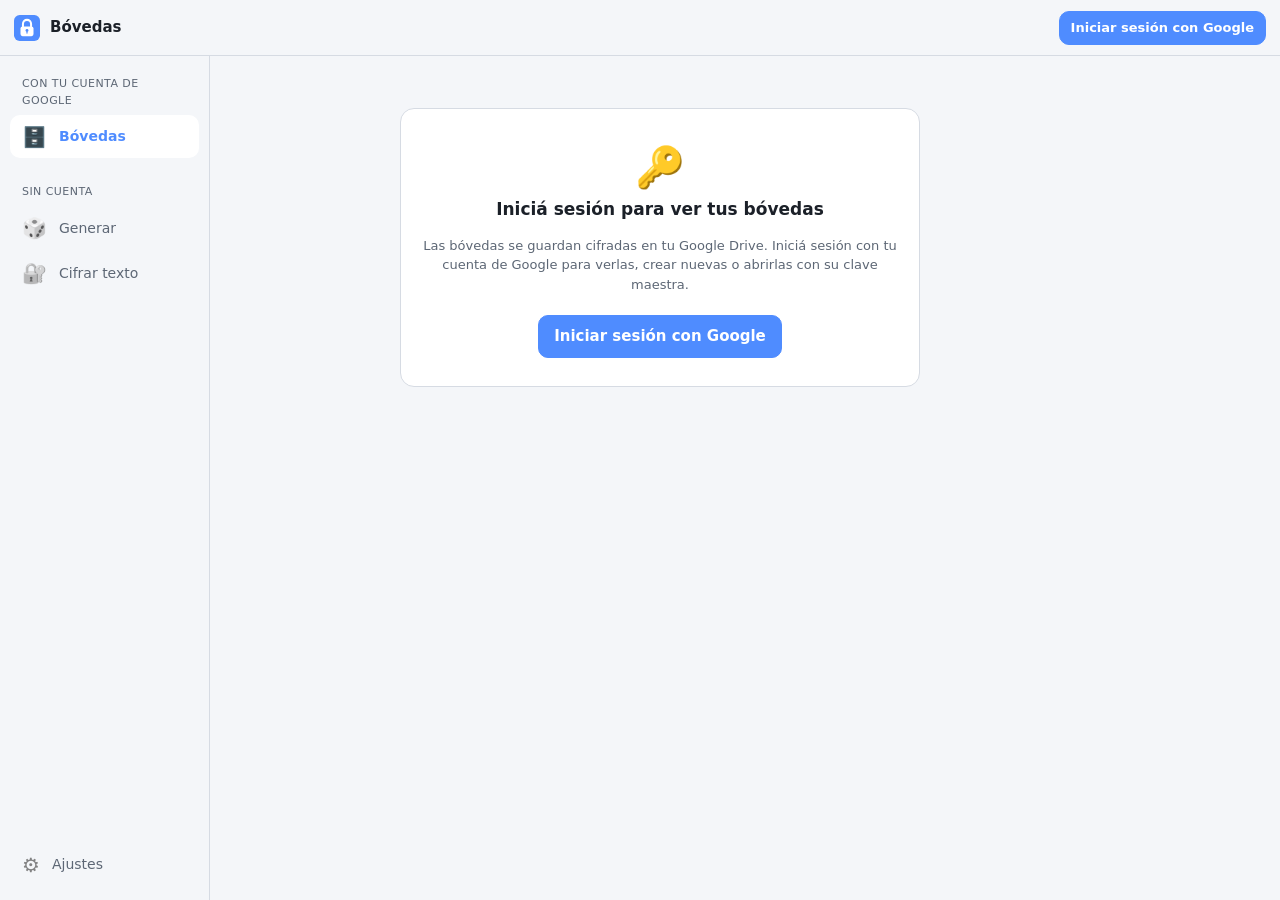
==== commit edfdab19: "Cypher 1.1: login visible, menú en secciones, bóvedas solo en memoria, eliminar bóvedas vacías Co-Au" ====
--- a/index.html
+++ b/index.html
@@ -3,8 +3,8 @@
 <head>
 <meta charset="utf-8">
 <meta name="viewport" content="width=device-width, initial-scale=1, viewport-fit=cover">
-<!-- Solo se permite hablar con Google (inicio de sesión y Drive). Nada más puede cargarse ni enviarse. -->
-<meta http-equiv="Content-Security-Policy" content="default-src 'self'; script-src 'self' https://accounts.google.com/gsi/client; style-src 'self' 'unsafe-inline' https://accounts.google.com/gsi/style; connect-src 'self' https://www.googleapis.com https://accounts.google.com/gsi/; frame-src https://accounts.google.com/gsi/; img-src 'self' data:; manifest-src 'self'; worker-src 'self'; object-src 'none'; base-uri 'none'; form-action 'none'">
+<!-- Solo se permite hablar con Google (inicio de sesión, Drive y tu foto de perfil). Nada más puede cargarse ni enviarse. -->
+<meta http-equiv="Content-Security-Policy" content="default-src 'self'; script-src 'self' https://accounts.google.com/gsi/client; style-src 'self' 'unsafe-inline' https://accounts.google.com/gsi/style; connect-src 'self' https://www.googleapis.com https://accounts.google.com/gsi/; frame-src https://accounts.google.com/gsi/; img-src 'self' data: https://*.googleusercontent.com; manifest-src 'self'; worker-src 'self'; object-src 'none'; base-uri 'none'; form-action 'none'">
 <meta name="referrer" content="no-referrer">
 <meta name="theme-color" content="#0f1216">
 <meta name="description" content="Bóvedas de contraseñas cifradas con clave maestra. Todo se cifra en tu dispositivo.">
@@ -22,82 +22,162 @@
 <div class="msg global" id="globalAlert" role="alert"></div>
 <div class="update-bar" id="updateBar" hidden>Hay una versión nueva de la app. <button type="button" class="btn small primary" id="updateBtn">Actualizar</button></div>
 
-<!-- ================= PANTALLA DE INICIO: LISTA DE BÓVEDAS ================= -->
-<div id="home" class="home">
-  <div class="home-card">
-    <div class="brand"><img src="icons/icon.svg" alt="" width="44" height="44"><div><h1>Cypher</h1><p class="sub">Tus bóvedas de contraseñas, cifradas en tu dispositivo.</p></div></div>
-
-    <div id="homeList">
-      <div class="section-head"><h2>Bóvedas</h2><span class="small" id="homeDriveState"></span></div>
-      <ul class="vault-list" id="vaultList"></ul>
-      <p class="empty small" id="vaultListEmpty">Todavía no hay bóvedas en este dispositivo. Creá una nueva o buscá las que tengas en tu Google Drive.</p>
-      <div class="home-actions">
-        <button type="button" class="btn primary" id="homeCreate">+ Nueva bóveda</button>
-        <button type="button" class="btn" id="homeDrive">Buscar en Google Drive</button>
-        <button type="button" class="btn" id="homeImport">Importar archivo .cypher</button>
-        <button type="button" class="btn ghost" id="homeTools">Herramientas sin abrir bóveda</button>
-      </div>
-      <div class="msg" id="homeMsg" role="status"></div>
-    </div>
-
-    <form id="unlockForm" class="stack" hidden autocomplete="off">
-      <button type="button" class="link back" data-home-back>← Bóvedas</button>
-      <h2 id="unlockTitle">Abrir bóveda</h2>
-      <p class="small" id="unlockWhere"></p>
-      <label for="unlockPw">Clave maestra</label>
-      <div class="pw"><input type="password" id="unlockPw" autocomplete="current-password" spellcheck="false"><button type="button" data-toggle="unlockPw">Mostrar</button></div>
-      <button type="submit" class="btn primary block" id="unlockBtn">Abrir</button>
-      <div class="msg" id="unlockMsg" role="status"></div>
-    </form>
-
-    <form id="createForm" class="stack" hidden autocomplete="off">
-      <button type="button" class="link back" data-home-back>← Bóvedas</button>
-      <h2>Nueva bóveda</h2>
-      <label for="createName">Nombre (se ve sin la clave: no pongas datos sensibles)</label>
-      <input type="text" id="createName" maxlength="60" placeholder="Ej: Personal, Trabajo, Familia" spellcheck="false">
-      <label for="createPw">Clave maestra</label>
-      <div class="pw"><input type="password" id="createPw" autocomplete="new-password" spellcheck="false"><button type="button" data-toggle="createPw">Mostrar</button></div>
-      <div class="meter"><i id="createMeterBar"></i></div>
-      <div class="hint" id="createMeterText"></div>
-      <label for="createPw2">Repetir clave maestra</label>
-      <div class="pw"><input type="password" id="createPw2" autocomplete="new-password" spellcheck="false"><button type="button" data-toggle="createPw2">Mostrar</button></div>
-      <div class="hint" id="createMatch"></div>
-      <p class="small warnline">Si olvidás la clave maestra no hay forma de recuperar la bóveda. Nadie puede resetearla, ni siquiera Google.</p>
-      <button type="submit" class="btn primary block" id="createBtn">Crear bóveda</button>
-      <div class="msg" id="createMsg" role="status"></div>
-    </form>
-  </div>
-  <input type="file" id="fileImportHome" accept=".cypher,application/json,application/octet-stream" hidden>
-</div>
-
-<!-- ================= APP ================= -->
-<div id="app" class="app" hidden>
+<div id="app" class="app">
   <header class="topbar">
-    <div class="tb-title"><img src="icons/icon.svg" alt="" width="26" height="26"><span id="tbVault">Cypher</span></div>
-    <button type="button" class="chip" id="syncChip" title="Estado de guardado">…</button>
-    <button type="button" class="btn small" id="lockBtn" title="Cerrar la bóveda">🔒 <span class="hide-sm">Bloquear</span></button>
+    <div class="tb-title"><img src="icons/icon.svg" alt="" width="26" height="26"><span id="tbTitle">Cypher</span></div>
+    <button type="button" class="chip" id="syncChip" title="Estado de guardado" hidden>…</button>
+    <div class="account" id="accountBox">
+      <button type="button" class="btn small primary" id="signInTop">Iniciar sesión con Google</button>
+      <button type="button" class="acct-btn" id="acctBtn" hidden aria-haspopup="menu" aria-expanded="false">
+        <img id="acctPhoto" alt="" referrerpolicy="no-referrer" width="30" height="30"><span class="acct-text"><span id="acctName"></span><span id="acctEmail"></span></span><span class="caret">▾</span>
+      </button>
+      <div class="acct-menu" id="acctMenu" role="menu" hidden>
+        <div class="acct-menu-head"><b id="acctMenuName"></b><span class="small" id="acctMenuEmail"></span></div>
+        <button type="button" class="menu-item" id="signOutBtn" role="menuitem">Cerrar sesión</button>
+      </div>
+    </div>
   </header>
 
   <nav class="nav" id="nav">
-    <button type="button" data-view="vault" class="nv"><span class="ico">🗝️</span><span>Bóveda</span></button>
-    <button type="button" data-view="gen" class="nv"><span class="ico">🎲</span><span>Generar</span></button>
-    <button type="button" data-view="text" class="nv"><span class="ico">🔐</span><span>Cifrar texto</span></button>
-    <button type="button" data-view="settings" class="nv"><span class="ico">⚙️</span><span>Ajustes</span></button>
+    <div class="nav-section">
+      <div class="nav-label">Con tu cuenta de Google</div>
+      <button type="button" data-view="vaults" class="nv"><span class="ico">🗄️</span><span>Bóvedas</span></button>
+      <div class="nav-vaults" id="navVaults"></div>
+    </div>
+    <div class="nav-section">
+      <div class="nav-label">Sin cuenta</div>
+      <button type="button" data-view="gen" class="nv"><span class="ico">🎲</span><span>Generar</span></button>
+      <button type="button" data-view="text" class="nv"><span class="ico">🔐</span><span>Cifrar texto</span></button>
+    </div>
+    <div class="nav-section nav-bottom">
+      <button type="button" data-view="settings" class="nv"><span class="ico">⚙️</span><span>Ajustes</span></button>
+    </div>
   </nav>
 
   <main class="content">
-    <!-- ---------- BÓVEDA ---------- -->
-    <section id="view-vault" class="view">
-      <div class="msg warn" id="backupBanner" role="status"></div>
-      <div class="searchbar">
-        <input type="search" id="search" placeholder="Buscar sitio, usuario, nota…" autocomplete="off" spellcheck="false">
-      </div>
-      <ul class="entries" id="entryList"></ul>
-      <div class="empty" id="entryEmpty">
-        <p>Esta bóveda está vacía.</p>
-        <p class="small">Tocá <b>+</b> para agregar tu primera contraseña, o importá tus notas cifradas viejas desde <b>Ajustes</b>.</p>
-      </div>
-      <button type="button" class="fab" id="addEntry" title="Nueva entrada" aria-label="Nueva entrada">+</button>
+    <!-- ---------- BÓVEDAS ---------- -->
+    <section id="view-vaults" class="view">
+      <div id="vaultsOffline" class="panel center-card" hidden>
+        <div class="big-ico">📡</div>
+        <h2>Sin conexión a internet</h2>
+        <p class="small">Tus bóvedas viven solo en tu Google Drive y nunca se guardan en este dispositivo, así que sin internet no se pueden abrir. El generador y el cifrado de texto siguen funcionando.</p>
+      </div>
+      <div id="vaultsLogin" class="panel center-card" hidden>
+        <div class="big-ico">🔑</div>
+        <h2>Iniciá sesión para ver tus bóvedas</h2>
+        <p class="small">Las bóvedas se guardan cifradas en tu Google Drive. Iniciá sesión con tu cuenta de Google para verlas, crear nuevas o abrirlas con su clave maestra.</p>
+        <button type="button" class="btn primary" id="signInMain">Iniciar sesión con Google</button>
+        <div class="msg" id="loginMsg" role="status"></div>
+      </div>
+      <div id="vaultsList" hidden>
+        <div class="msg warn" id="legacyBanner" role="status"></div>
+        <div class="section-head"><h2>Tus bóvedas</h2><span class="small" id="vaultsCount"></span></div>
+        <ul class="vault-list" id="vaultList"></ul>
+        <p class="empty small" id="vaultListEmpty">Todavía no tenés bóvedas. Creá la primera.</p>
+        <div class="actions">
+          <button type="button" class="btn primary" id="createOpen">+ Nueva bóveda</button>
+          <button type="button" class="btn" id="importCopyBtn">Subir una copia (.cypher)</button>
+          <button type="button" class="btn ghost" id="refreshVaults">↻ Actualizar</button>
+        </div>
+        <input type="file" id="fileImportCopy" accept=".cypher,application/json,application/octet-stream" hidden>
+        <div class="msg" id="vaultsMsg" role="status"></div>
+        <div id="trashBox" hidden>
+          <div class="section-head"><h2>En la papelera de Drive</h2></div>
+          <p class="small">Estas bóvedas se eliminaron (por la app o desde Drive). Google las guarda 30 días en la papelera; podés restaurarlas.</p>
+          <ul class="vault-list" id="trashList"></ul>
+        </div>
+      </div>
+    </section>
+
+    <!-- ---------- ABRIR BÓVEDA ---------- -->
+    <section id="view-unlock" class="view" hidden>
+      <form id="unlockForm" class="panel narrow stack" autocomplete="off">
+        <button type="button" class="link back" data-go="vaults">← Bóvedas</button>
+        <h2 id="unlockTitle">Abrir bóveda</h2>
+        <label for="unlockPw">Clave maestra</label>
+        <div class="pw"><input type="password" id="unlockPw" autocomplete="off" spellcheck="false"><button type="button" data-toggle="unlockPw">Mostrar</button></div>
+        <button type="submit" class="btn primary block" id="unlockBtn">Abrir</button>
+        <div class="msg" id="unlockMsg" role="status"></div>
+      </form>
+    </section>
+
+    <!-- ---------- NUEVA BÓVEDA ---------- -->
+    <section id="view-create" class="view" hidden>
+      <form id="createForm" class="panel narrow stack" autocomplete="off">
+        <button type="button" class="link back" data-go="vaults">← Bóvedas</button>
+        <h2>Nueva bóveda</h2>
+        <label for="createName">Nombre (se ve sin la clave: no pongas datos sensibles)</label>
+        <input type="text" id="createName" maxlength="60" placeholder="Ej: Personal, Trabajo, Familia" spellcheck="false" autocomplete="off">
+        <label for="createPw">Clave maestra</label>
+        <div class="pw"><input type="password" id="createPw" autocomplete="off" spellcheck="false"><button type="button" data-toggle="createPw">Mostrar</button></div>
+        <div class="meter"><i id="createMeterBar"></i></div>
+        <div class="hint" id="createMeterText"></div>
+        <label for="createPw2">Repetir clave maestra</label>
+        <div class="pw"><input type="password" id="createPw2" autocomplete="off" spellcheck="false"><button type="button" data-toggle="createPw2">Mostrar</button></div>
+        <div class="hint" id="createMatch"></div>
+        <p class="small warnline">Si olvidás la clave maestra no hay forma de recuperar la bóveda. Nadie puede resetearla, ni siquiera Google.</p>
+        <button type="submit" class="btn primary block" id="createBtn">Crear bóveda</button>
+        <div class="msg" id="createMsg" role="status"></div>
+      </form>
+    </section>
+
+    <!-- ---------- BÓVEDA ABIERTA ---------- -->
+    <section id="view-vault" class="view" hidden>
+      <div class="vault-head">
+        <button type="button" class="link" data-go="vaults">← Bóvedas</button>
+        <h2 id="vaultTitle"></h2>
+        <button type="button" class="btn small" id="lockBtn">🔒 Cerrar bóveda</button>
+      </div>
+      <div class="msg warn" id="vaultBanner" role="status"></div>
+      <div class="tabs subtabs" role="tablist">
+        <button type="button" id="tabEntries" role="tab" aria-selected="true">Entradas</button>
+        <button type="button" id="tabVaultOpts" role="tab" aria-selected="false">Opciones de la bóveda</button>
+      </div>
+      <div id="paneEntries">
+        <div class="searchbar"><input type="search" id="search" placeholder="Buscar sitio, usuario, nota…" autocomplete="off" spellcheck="false"></div>
+        <ul class="entries" id="entryList"></ul>
+        <div class="empty" id="entryEmpty">
+          <p>Esta bóveda está vacía.</p>
+          <p class="small">Tocá <b>+</b> para agregar tu primera contraseña, o importá tus notas cifradas viejas desde <b>Opciones de la bóveda</b>.</p>
+        </div>
+        <button type="button" class="fab" id="addEntry" title="Nueva entrada" aria-label="Nueva entrada">+</button>
+      </div>
+      <div id="paneVaultOpts" hidden>
+        <div class="panel">
+          <h2>Guardado</h2>
+          <p class="small" id="driveInfo"></p>
+          <button type="button" class="btn" id="driveSyncNow">Sincronizar ahora</button>
+        </div>
+        <div class="panel">
+          <h2>Copias de respaldo</h2>
+          <p class="small">Descargá una copia cifrada y guardala fuera de Google (un pendrive, otra nube). Se abre con la misma clave maestra. Es lo único que la app deja en tu equipo, y solo si vos lo pedís.</p>
+          <div class="actions">
+            <button type="button" class="btn primary" id="exportBtn">Descargar copia cifrada</button>
+            <button type="button" class="btn" id="importFileBtn">Combinar con una copia (.cypher)</button>
+          </div>
+          <input type="file" id="fileImportApp" accept=".cypher,application/json,application/octet-stream" hidden>
+          <div class="msg" id="backupMsg" role="status"></div>
+        </div>
+        <div class="panel">
+          <h2>Importar notas cifradas viejas</h2>
+          <p class="small">Pegá los textos que cifraste con el cifrador anterior (por ejemplo, desde Google Keep). Se descifran acá, revisás lo que se detectó y elegís qué guardar en esta bóveda.</p>
+          <button type="button" class="btn" id="openImportOld">Importar notas viejas</button>
+        </div>
+        <div class="panel">
+          <h2>Esta bóveda</h2>
+          <label for="renameInput">Nombre</label>
+          <div class="inline">
+            <input type="text" id="renameInput" maxlength="60" spellcheck="false" autocomplete="off">
+            <button type="button" class="btn" id="renameBtn">Renombrar</button>
+          </div>
+          <div class="actions">
+            <button type="button" class="btn" id="changePwBtn">Cambiar clave maestra</button>
+            <button type="button" class="btn danger" id="deleteVaultBtn">Eliminar bóveda</button>
+          </div>
+          <p class="small">Solo se puede eliminar si está vacía. Va a la papelera de Google Drive, donde queda 30 días.</p>
+          <div class="msg" id="vaultMsg" role="status"></div>
+        </div>
+      </div>
     </section>
 
     <!-- ---------- GENERAR ---------- -->
@@ -198,51 +278,9 @@
 
     <!-- ---------- AJUSTES ---------- -->
     <section id="view-settings" class="view" hidden>
-      <div class="panel" data-needs-vault>
-        <h2>Google Drive</h2>
-        <p class="small" id="driveInfo"></p>
-        <div class="actions">
-          <button type="button" class="btn primary" id="driveConnect">Conectar Google Drive</button>
-          <button type="button" class="btn" id="driveSyncNow">Sincronizar ahora</button>
-          <button type="button" class="btn" id="driveDisconnect">Desconectar</button>
-        </div>
-        <div class="msg" id="driveMsg" role="status"></div>
-      </div>
-
-      <div class="panel" data-needs-vault>
-        <h2>Copias de respaldo</h2>
-        <p class="small">Descargá una copia cifrada de esta bóveda y guardala fuera de Google (un pendrive, otra nube). Se abre con la misma clave maestra. <span id="lastExport"></span></p>
-        <div class="actions">
-          <button type="button" class="btn primary" id="exportBtn">Descargar copia cifrada</button>
-          <button type="button" class="btn" id="importFileBtn">Combinar con una copia (.cypher)</button>
-        </div>
-        <input type="file" id="fileImportApp" accept=".cypher,application/json,application/octet-stream" hidden>
-        <div class="msg" id="backupMsg" role="status"></div>
-      </div>
-
-      <div class="panel" data-needs-vault>
-        <h2>Importar notas cifradas viejas</h2>
-        <p class="small">Pegá los textos que cifraste con el cifrador anterior (por ejemplo, desde Google Keep). Se descifran acá, revisás lo que se detectó y elegís qué guardar en esta bóveda.</p>
-        <button type="button" class="btn" id="openImportOld">Importar notas viejas</button>
-      </div>
-
-      <div class="panel" data-needs-vault>
-        <h2>Esta bóveda</h2>
-        <label for="renameInput">Nombre</label>
-        <div class="inline">
-          <input type="text" id="renameInput" maxlength="60" spellcheck="false">
-          <button type="button" class="btn" id="renameBtn">Renombrar</button>
-        </div>
-        <div class="actions">
-          <button type="button" class="btn" id="changePwBtn">Cambiar clave maestra</button>
-          <button type="button" class="btn danger" id="forgetVaultBtn">Quitar de este dispositivo</button>
-        </div>
-        <div class="msg" id="vaultMsg" role="status"></div>
-      </div>
-
       <div class="panel">
-        <h2>Este dispositivo</h2>
-        <label for="autoLock">Bloquear automáticamente después de</label>
+        <h2>Seguridad en este dispositivo</h2>
+        <label for="autoLock">Cerrar la bóveda abierta después de</label>
         <select id="autoLock">
           <option value="1">1 minuto sin uso</option>
           <option value="2">2 minutos sin uso</option>
@@ -251,12 +289,15 @@
           <option value="15">15 minutos sin uso</option>
           <option value="30">30 minutos sin uso</option>
         </select>
-        <label class="check"><input type="checkbox" id="rememberLocal" checked> Guardar las bóvedas (cifradas) en este dispositivo para usarlas sin internet</label>
-        <p class="small">Desactivalo en una computadora ajena: las bóvedas quedan solo en memoria y en tu Drive. En dispositivos ajenos usá siempre una ventana de incógnito.</p>
+        <p class="small">Las bóvedas (cifradas o no) nunca se guardan en este dispositivo: viven solo en memoria mientras la app está abierta y se borran al cerrarla, al bloquear o al cerrar sesión. Lo único que se guarda acá son estas preferencias y los archivos de la app (para que el generador y el cifrado de texto anden sin internet). En dispositivos ajenos usá una ventana de incógnito.</p>
+        <div class="actions">
+          <button type="button" class="btn" id="wipeLocal">Borrar todo rastro de la app en este navegador</button>
+        </div>
         <div class="actions" id="installBox" hidden>
           <button type="button" class="btn primary" id="installBtn">Instalar la app</button>
         </div>
         <p class="small" id="iosInstallHint" hidden>Para instalarla en iPhone/iPad: botón Compartir → “Agregar a pantalla de inicio”.</p>
+        <div class="msg" id="settingsMsg" role="status"></div>
       </div>
 
       <div class="panel">
@@ -270,10 +311,11 @@
 
       <div class="panel">
         <details>
-          <summary>Cómo funciona</summary>
-          <p class="small">Cada bóveda es un único archivo cifrado con AES-256-GCM. La clave se deriva de tu clave maestra con PBKDF2-SHA256 (600.000 iteraciones) y una sal aleatoria propia de cada bóveda. Todo se cifra y descifra en tu dispositivo: a Google Drive solo llega el archivo cifrado, y la app solo puede ver los archivos que ella misma creó en tu Drive (permiso <code>drive.file</code>). Drive guarda versiones anteriores del archivo.</p>
+          <summary>Cómo funciona y dónde se guarda</summary>
+          <p class="small">Cada bóveda es un único archivo cifrado con AES-256-GCM. La clave se deriva de tu clave maestra con PBKDF2-SHA256 (600.000 iteraciones) y una sal aleatoria propia de cada bóveda. Todo se cifra y descifra en tu dispositivo: a Google Drive solo llega el archivo cifrado.</p>
+          <p class="small">Las bóvedas nuevas se guardan en la carpeta <b>Cypher</b> de tu Drive (“Mi unidad”), con nombre “Cypher - Nombre.cypher”. Podés moverlas a otra carpeta: la app las encuentra igual. Si las borrás desde Drive van a la papelera y la app te ofrece restaurarlas durante 30 días. Drive guarda además versiones anteriores de cada archivo. La app solo puede ver los archivos que ella misma creó (permiso <code>drive.file</code>), no el resto de tu Drive.</p>
           <p class="small">El nombre de la bóveda se guarda sin cifrar para poder listarla. La clave maestra nunca se guarda ni se envía a ningún lado.</p>
-          <p class="small">El cifrador anterior (una sola página, sin conexión a internet) sigue disponible en <a href="cifrador.html" target="_blank" rel="noopener">cifrador.html</a>. Guardá una copia de ese archivo: abierto desde tu PC funciona igual.</p>
+          <p class="small">El cifrador anterior (una sola página, sin conexión a internet) sigue disponible en <a href="cifrador.html" target="_blank" rel="noopener">cifrador.html</a>.</p>
           <p class="small">Versión <span id="appVersion"></span>.</p>
         </details>
       </div>
@@ -281,7 +323,6 @@
   </main>
 </div>
 
-<!-- ================= DIÁLOGOS ================= -->
 <dialog id="entryDialog" class="sheet">
   <form method="dialog" id="entryForm" autocomplete="off">
     <header class="sheet-head"><h2 id="entryDialogTitle">Entrada</h2><button type="button" class="icon-btn" data-close aria-label="Cerrar">✕</button></header>
--- a/styles.css
+++ b/styles.css
@@ -163,3 +163,41 @@
 .dot.ok { background: var(--ok); }
 .dot.err { background: var(--err); }
 .st-legend { margin-top: 8px; font-size: 12px; color: var(--muted); }
+
+/* ---------- v1.1: cuenta, menú en secciones, vistas ---------- */
+.account { position: relative; display: flex; align-items: center; }
+.acct-btn { display: flex; align-items: center; gap: 8px; background: var(--panel); border: 1px solid var(--line); border-radius: 999px; padding: 3px 10px 3px 3px; cursor: pointer; max-width: 46vw; }
+.acct-btn img { width: 30px; height: 30px; border-radius: 50%; background: var(--line); object-fit: cover; flex: 0 0 30px; }
+.acct-text { display: none; flex-direction: column; line-height: 1.15; text-align: left; min-width: 0; }
+.acct-text span { overflow: hidden; text-overflow: ellipsis; white-space: nowrap; }
+#acctName { font-size: 13px; font-weight: 600; }
+#acctEmail { font-size: 11px; color: var(--muted); }
+.caret { color: var(--muted); font-size: 11px; }
+@media (min-width: 700px) { .acct-text { display: flex; } }
+.acct-menu { position: absolute; right: 0; top: calc(100% + 6px); background: var(--panel); border: 1px solid var(--line); border-radius: 12px; min-width: 230px; box-shadow: 0 10px 30px rgba(0,0,0,.35); z-index: 40; overflow: hidden; }
+.acct-menu-head { padding: 12px 14px; display: flex; flex-direction: column; border-bottom: 1px solid var(--line); word-break: break-all; }
+.menu-item { display: block; width: 100%; text-align: left; padding: 11px 14px; background: none; border: 0; cursor: pointer; }
+.menu-item:hover { background: var(--panel2); }
+.nav-label, .nav-vaults { display: none; }
+.nav-section { display: contents; }
+.center-card { text-align: center; max-width: 520px; margin: 30px auto; padding: 28px 20px; }
+.center-card .btn { margin-top: 8px; }
+.big-ico { font-size: 40px; }
+.narrow { max-width: 480px; margin: 10px auto; }
+.vault-head { display: flex; align-items: center; gap: 12px; margin-bottom: 10px; }
+.vault-head h2 { flex: 1; margin: 0; overflow: hidden; text-overflow: ellipsis; white-space: nowrap; }
+.subtabs { margin-bottom: 10px; }
+.vault-list .v-row { display: flex; align-items: center; gap: 10px; padding: 10px 10px 10px 12px; border-radius: 12px; border: 1px solid var(--line); background: var(--panel); }
+.vault-list .v-row .grow { cursor: pointer; }
+.vault-list .v-row.current { border-color: var(--accent); }
+@media (min-width: 900px) {
+  .nav { overflow-y: auto; }
+  .nav-section { display: flex; flex-direction: column; gap: 2px; margin-bottom: 14px; }
+  .nav-bottom { margin-top: auto; margin-bottom: 0; }
+  .nav-label { display: block; font-size: 11px; text-transform: uppercase; letter-spacing: .04em; color: var(--muted); padding: 6px 12px 4px; }
+  .nav-vaults { display: flex; flex-direction: column; gap: 2px; }
+  .nv-sub { display: flex; align-items: center; gap: 10px; padding: 8px 12px 8px 34px; border-radius: 10px; background: none; border: 0; color: var(--muted); cursor: pointer; font-size: 13px; text-align: left; }
+  .nv-sub span:last-child { overflow: hidden; text-overflow: ellipsis; white-space: nowrap; }
+  .nv-sub:hover { color: var(--text); }
+  .nv-sub[aria-current=page] { background: var(--panel); color: var(--accent); font-weight: 600; }
+}
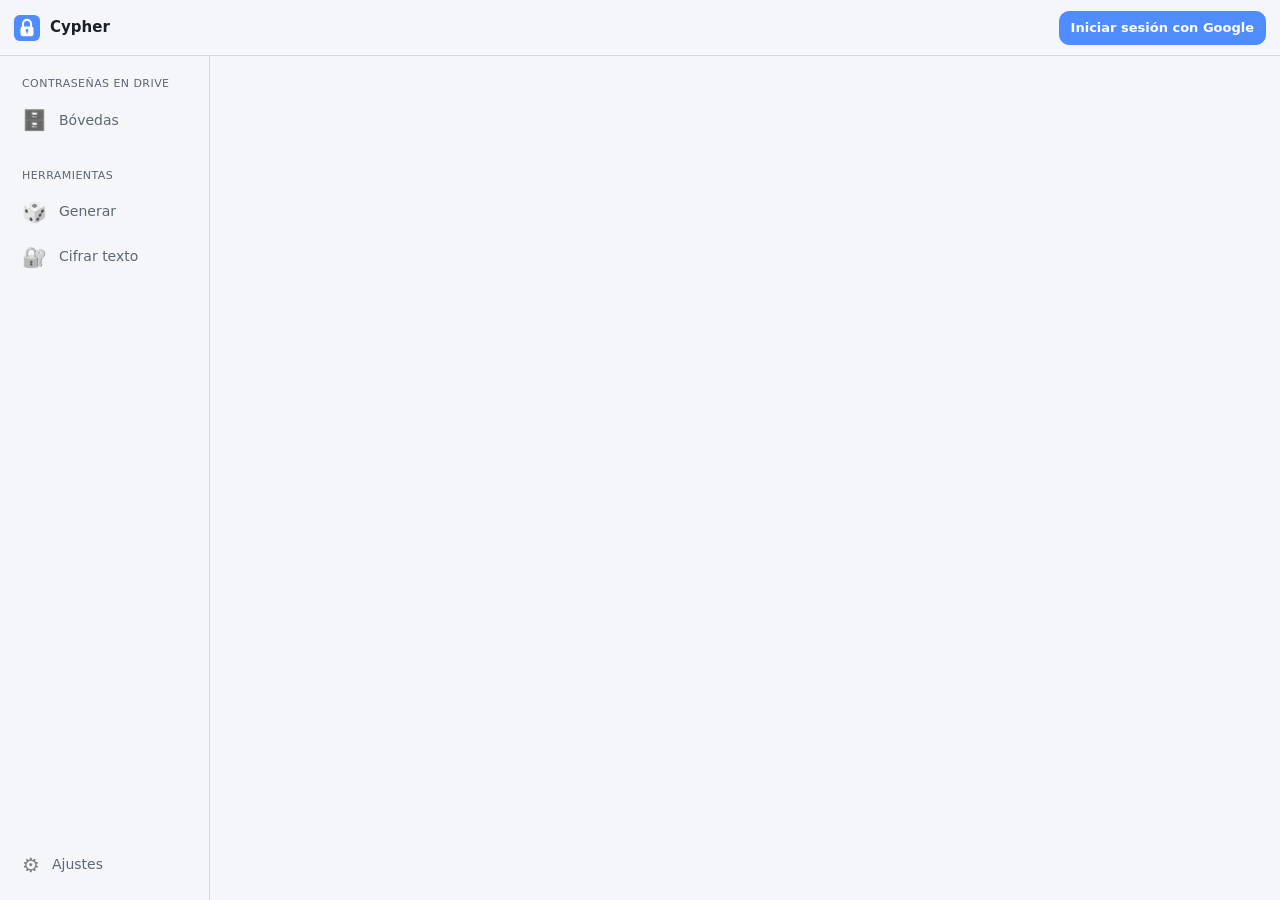
==== commit 5c8f5e2d: "Cypher 1.2: lista y bóveda más simples, generador completo en la entrada, sin campo de dirección web" ====
--- a/index.html
+++ b/index.html
@@ -40,12 +40,12 @@
 
   <nav class="nav" id="nav">
     <div class="nav-section">
-      <div class="nav-label">Con tu cuenta de Google</div>
+      <div class="nav-label">Contraseñas en Drive</div>
       <button type="button" data-view="vaults" class="nv"><span class="ico">🗄️</span><span>Bóvedas</span></button>
       <div class="nav-vaults" id="navVaults"></div>
     </div>
     <div class="nav-section">
-      <div class="nav-label">Sin cuenta</div>
+      <div class="nav-label">Herramientas</div>
       <button type="button" data-view="gen" class="nv"><span class="ico">🎲</span><span>Generar</span></button>
       <button type="button" data-view="text" class="nv"><span class="ico">🔐</span><span>Cifrar texto</span></button>
     </div>
@@ -71,21 +71,24 @@
       </div>
       <div id="vaultsList" hidden>
         <div class="msg warn" id="legacyBanner" role="status"></div>
-        <div class="section-head"><h2>Tus bóvedas</h2><span class="small" id="vaultsCount"></span></div>
+        <div class="page-head">
+          <h2>Tus bóvedas</h2>
+          <button type="button" class="icon-btn" id="refreshVaults" title="Actualizar la lista desde Drive" aria-label="Actualizar">↻</button>
+          <button type="button" class="btn primary" id="createOpen">+ Nueva bóveda</button>
+        </div>
+        <div class="msg" id="vaultsMsg" role="status"></div>
         <ul class="vault-list" id="vaultList"></ul>
-        <p class="empty small" id="vaultListEmpty">Todavía no tenés bóvedas. Creá la primera.</p>
-        <div class="actions">
-          <button type="button" class="btn primary" id="createOpen">+ Nueva bóveda</button>
-          <button type="button" class="btn" id="importCopyBtn">Subir una copia (.cypher)</button>
-          <button type="button" class="btn ghost" id="refreshVaults">↻ Actualizar</button>
-        </div>
+        <div class="empty" id="vaultListEmpty">
+          <p>Todavía no tenés bóvedas.</p>
+          <p class="small">Una bóveda guarda tus contraseñas cifradas con una clave maestra. Podés tener varias (Personal, Trabajo…).</p>
+        </div>
+        <p class="small list-foot">¿Tenés una copia descargada? <button type="button" class="link" id="importCopyBtn">Subir un archivo .cypher</button></p>
         <input type="file" id="fileImportCopy" accept=".cypher,application/json,application/octet-stream" hidden>
-        <div class="msg" id="vaultsMsg" role="status"></div>
-        <div id="trashBox" hidden>
-          <div class="section-head"><h2>En la papelera de Drive</h2></div>
-          <p class="small">Estas bóvedas se eliminaron (por la app o desde Drive). Google las guarda 30 días en la papelera; podés restaurarlas.</p>
+        <details id="trashBox" class="trash" hidden>
+          <summary>Papelera de Drive (<span id="trashCount">0</span>)</summary>
+          <p class="small">Bóvedas eliminadas desde la app o desde Drive. Google las guarda 30 días en la papelera; después se borran para siempre.</p>
           <ul class="vault-list" id="trashList"></ul>
-        </div>
+        </details>
       </div>
     </section>
 
@@ -124,25 +127,28 @@
     <!-- ---------- BÓVEDA ABIERTA ---------- -->
     <section id="view-vault" class="view" hidden>
       <div class="vault-head">
-        <button type="button" class="link" data-go="vaults">← Bóvedas</button>
-        <h2 id="vaultTitle"></h2>
-        <button type="button" class="btn small" id="lockBtn">🔒 Cerrar bóveda</button>
+        <button type="button" class="icon-btn back-btn" data-go="vaults" title="Volver a tus bóvedas" aria-label="Volver a tus bóvedas">←</button>
+        <div class="vh-title"><h2 id="vaultTitle"></h2><div class="small" id="vaultSub"></div></div>
+        <button type="button" class="btn small" id="tabVaultOpts" aria-pressed="false" title="Opciones de la bóveda">⚙<span class="hide-sm"> Opciones</span></button>
+        <button type="button" class="btn small" id="lockBtn" title="Cerrar bóveda">🔒<span class="hide-sm"> Cerrar</span></button>
       </div>
       <div class="msg warn" id="vaultBanner" role="status"></div>
-      <div class="tabs subtabs" role="tablist">
-        <button type="button" id="tabEntries" role="tab" aria-selected="true">Entradas</button>
-        <button type="button" id="tabVaultOpts" role="tab" aria-selected="false">Opciones de la bóveda</button>
-      </div>
       <div id="paneEntries">
-        <div class="searchbar"><input type="search" id="search" placeholder="Buscar sitio, usuario, nota…" autocomplete="off" spellcheck="false"></div>
+        <div class="toolbar">
+          <input type="search" id="search" placeholder="Buscar por nombre, usuario o nota…" autocomplete="off" spellcheck="false">
+          <button type="button" class="btn primary" id="addEntry" title="Nueva entrada">+<span class="hide-sm"> Nueva entrada</span></button>
+        </div>
         <ul class="entries" id="entryList"></ul>
         <div class="empty" id="entryEmpty">
           <p>Esta bóveda está vacía.</p>
-          <p class="small">Tocá <b>+</b> para agregar tu primera contraseña, o importá tus notas cifradas viejas desde <b>Opciones de la bóveda</b>.</p>
-        </div>
-        <button type="button" class="fab" id="addEntry" title="Nueva entrada" aria-label="Nueva entrada">+</button>
+          <div>
+            <button type="button" class="btn primary" id="addEntryEmpty">+ Agregar la primera contraseña</button>
+            <p class="small">¿Tenías notas cifradas con el cifrador anterior? <button type="button" class="link" id="importOldEmpty">Importalas acá</button></p>
+          </div>
+        </div>
       </div>
       <div id="paneVaultOpts" hidden>
+        <button type="button" class="link back" id="tabEntries">← Volver a las entradas</button>
         <div class="panel">
           <h2>Guardado</h2>
           <p class="small" id="driveInfo"></p>
@@ -329,16 +335,37 @@
     <div class="sheet-body">
       <label for="fTitle">Nombre o sitio</label>
       <input type="text" id="fTitle" spellcheck="false" placeholder="Ej: Gmail">
-      <label for="fUrl">Dirección web (opcional)</label>
-      <div class="inline"><input type="url" id="fUrl" spellcheck="false" placeholder="https://…" inputmode="url"><button type="button" class="btn" id="fOpenUrl" title="Abrir sitio">↗</button></div>
-      <label for="fUser">Usuario o email</label>
+      <label for="fUser">Usuario o mail</label>
       <div class="inline"><input type="text" id="fUser" spellcheck="false" autocapitalize="off"><button type="button" class="btn" id="fCopyUser">Copiar</button></div>
       <label for="fPass">Contraseña</label>
       <div class="inline">
         <div class="pw grow"><input type="password" id="fPass" spellcheck="false" autocomplete="off" class="mono"><button type="button" data-toggle="fPass">Mostrar</button></div>
         <button type="button" class="btn" id="fCopyPass">Copiar</button>
       </div>
-      <div class="hint"><button type="button" class="link" id="fGen">🎲 Generar una nueva</button> <span id="fPassStrength"></span></div>
+      <div class="hint"><span id="fPassStrength"></span></div>
+      <div class="gen-box">
+        <div class="gen-row">
+          <button type="button" class="btn small" id="fGen">🎲 Generar</button>
+          <span class="small grow" id="fGenSummary"></span>
+          <button type="button" class="link" id="fGenMore" aria-expanded="false">Opciones</button>
+        </div>
+        <div id="fGenOpts" class="gen-opts-box" hidden>
+          <div class="gen-line">
+            <label for="fgLen">Longitud</label>
+            <input type="range" id="fgLenRange" min="8" max="64" step="1" value="20" aria-label="Longitud">
+            <input type="number" id="fgLen" min="8" max="128" step="1" value="20" inputmode="numeric" class="num">
+          </div>
+          <div class="gen-opts">
+            <label><input type="checkbox" id="fgLower" checked> Minúsculas</label>
+            <label><input type="checkbox" id="fgUpper" checked> Mayúsculas</label>
+            <label><input type="checkbox" id="fgDigits" checked> Números</label>
+            <label><input type="checkbox" id="fgSymbols" checked> Símbolos</label>
+          </div>
+          <label for="fgSymbolSet">Símbolos permitidos (sacá los que el sitio no acepte)</label>
+          <input type="text" id="fgSymbolSet" spellcheck="false" autocomplete="off">
+          <div class="hint">Estas opciones se recuerdan y son las mismas que las de la herramienta Generar.</div>
+        </div>
+      </div>
       <label for="fNotes">Notas</label>
       <textarea id="fNotes" spellcheck="false" rows="4"></textarea>
       <p class="small" id="fDates"></p>
--- a/styles.css
+++ b/styles.css
@@ -201,3 +201,41 @@
   .nv-sub:hover { color: var(--text); }
   .nv-sub[aria-current=page] { background: var(--panel); color: var(--accent); font-weight: 600; }
 }
+
+/* ---------- v1.2: listas y bóveda más simples ---------- */
+.page-head { display: flex; align-items: center; gap: 8px; margin: 6px 0 14px; }
+.page-head h2 { flex: 1; margin: 0; }
+.page-head .icon-btn { font-size: 20px; border: 1px solid var(--line); border-radius: 10px; min-height: 42px; min-width: 42px; }
+.page-head .icon-btn:hover { color: var(--text); border-color: var(--muted); }
+.vault-list { display: flex; flex-direction: column; gap: 8px; }
+.vault-list .v-row.click { cursor: pointer; transition: border-color .15s; }
+.vault-list .v-row.click:hover, .vault-list .v-row.click:focus-visible { border-color: var(--accent); outline: none; }
+.v-chev { color: var(--muted); font-size: 22px; padding: 0 4px; }
+.v-del { opacity: .45; font-size: 16px; border-radius: 8px; }
+.v-del:hover, .v-del:focus-visible { opacity: 1; background: color-mix(in srgb, var(--err) 18%, transparent); }
+.list-foot { margin: 14px 2px 0; }
+.trash { margin-top: 22px; border-top: 1px solid var(--line); padding-top: 12px; }
+.trash summary { font-size: 14px; }
+.trash .v-row { opacity: .8; }
+.vault-head { gap: 8px; margin: 2px 0 12px; }
+.vh-title { flex: 1; min-width: 0; }
+.vh-title h2 { margin: 0; overflow: hidden; text-overflow: ellipsis; white-space: nowrap; font-size: 20px; }
+.back-btn { font-size: 20px; border-radius: 10px; padding: 6px 10px; }
+.back-btn:hover { color: var(--text); background: var(--panel); }
+#tabVaultOpts[aria-pressed=true] { border-color: var(--accent); color: var(--accent); }
+.toolbar { position: sticky; top: calc(var(--top-h) + var(--sat)); z-index: 5; background: var(--bg); padding: 4px 0 12px; display: flex; gap: 8px; }
+.toolbar input { flex: 1; font-size: 16px; }
+#entryEmpty .btn { margin: 4px 0 12px; }
+.hide-sm { display: none; }
+@media (min-width: 600px) { .hide-sm { display: inline; } }
+.gen-box { border: 1px solid var(--line); border-radius: 12px; padding: 8px 10px; margin-top: 2px; background: var(--panel2); }
+.gen-row { display: flex; align-items: center; gap: 10px; }
+.gen-opts-box { margin-top: 10px; padding-top: 10px; border-top: 1px solid var(--line); }
+.gen-line { display: flex; align-items: center; gap: 10px; }
+.gen-line label { margin: 0; }
+.gen-line input[type=range] { flex: 1; min-height: 0; padding: 0; border: 0; background: none; accent-color: var(--accent); }
+.gen-line .num { width: 76px; flex: 0 0 76px; }
+.gen-opts-box .gen-opts { display: flex; flex-wrap: wrap; gap: 6px 16px; margin: 8px 0 4px; }
+.gen-opts-box .gen-opts label { display: flex; align-items: center; gap: 6px; margin: 0; }
+.gen-opts-box .gen-opts input { width: auto; min-height: 0; }
+#addEntry { font-size: 20px; min-width: 46px; } @media (min-width: 600px) { #addEntry { font-size: 15px; } }
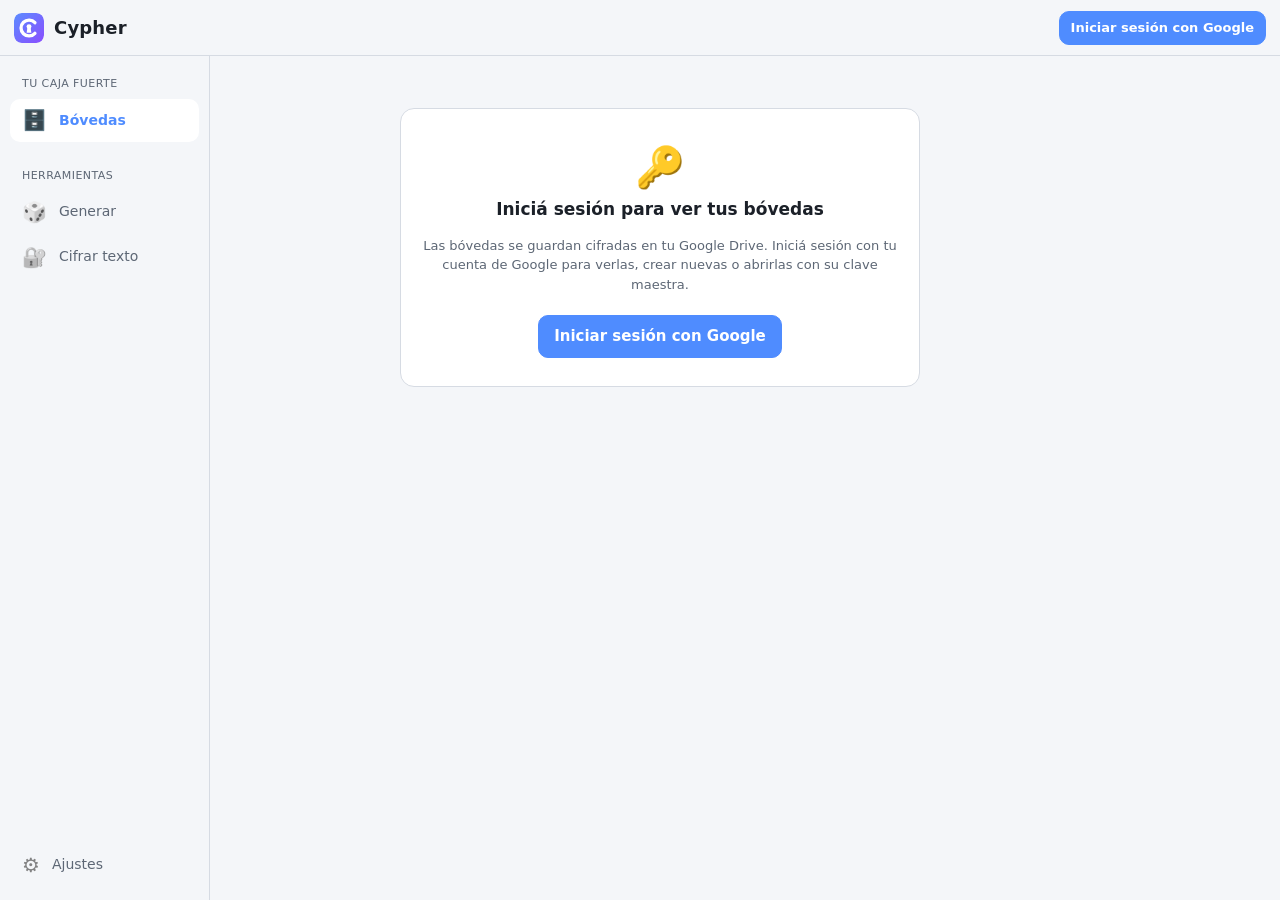
==== commit a5f2a02b: "Cypher 1.2.1: logo propio, marca clickeable que recarga, sección Tu caja fuerte Co-Authored-By: Clau" ====
--- a/index.html
+++ b/index.html
@@ -24,7 +24,7 @@
 
 <div id="app" class="app">
   <header class="topbar">
-    <div class="tb-title"><img src="icons/icon.svg" alt="" width="26" height="26"><span id="tbTitle">Cypher</span></div>
+    <a class="tb-title brand-link" href="./" id="brandLink" title="Cypher · recargar la página"><img src="icons/icon.svg" alt="" width="30" height="30"><span id="tbTitle">Cypher</span></a>
     <button type="button" class="chip" id="syncChip" title="Estado de guardado" hidden>…</button>
     <div class="account" id="accountBox">
       <button type="button" class="btn small primary" id="signInTop">Iniciar sesión con Google</button>
@@ -40,7 +40,7 @@
 
   <nav class="nav" id="nav">
     <div class="nav-section">
-      <div class="nav-label">Contraseñas en Drive</div>
+      <div class="nav-label">Tu caja fuerte</div>
       <button type="button" data-view="vaults" class="nv"><span class="ico">🗄️</span><span>Bóvedas</span></button>
       <div class="nav-vaults" id="navVaults"></div>
     </div>
--- a/styles.css
+++ b/styles.css
@@ -239,3 +239,6 @@
 .gen-opts-box .gen-opts label { display: flex; align-items: center; gap: 6px; margin: 0; }
 .gen-opts-box .gen-opts input { width: auto; min-height: 0; }
 #addEntry { font-size: 20px; min-width: 46px; } @media (min-width: 600px) { #addEntry { font-size: 15px; } }
+.brand-link { flex: 0 1 auto; margin-right: auto; color: inherit; text-decoration: none; font-size: 18px; letter-spacing: .01em; border-radius: 10px; padding: 4px 8px 4px 4px; margin-left: -4px; }
+.brand-link:hover { background: var(--panel); }
+.brand-link img { border-radius: 8px; }
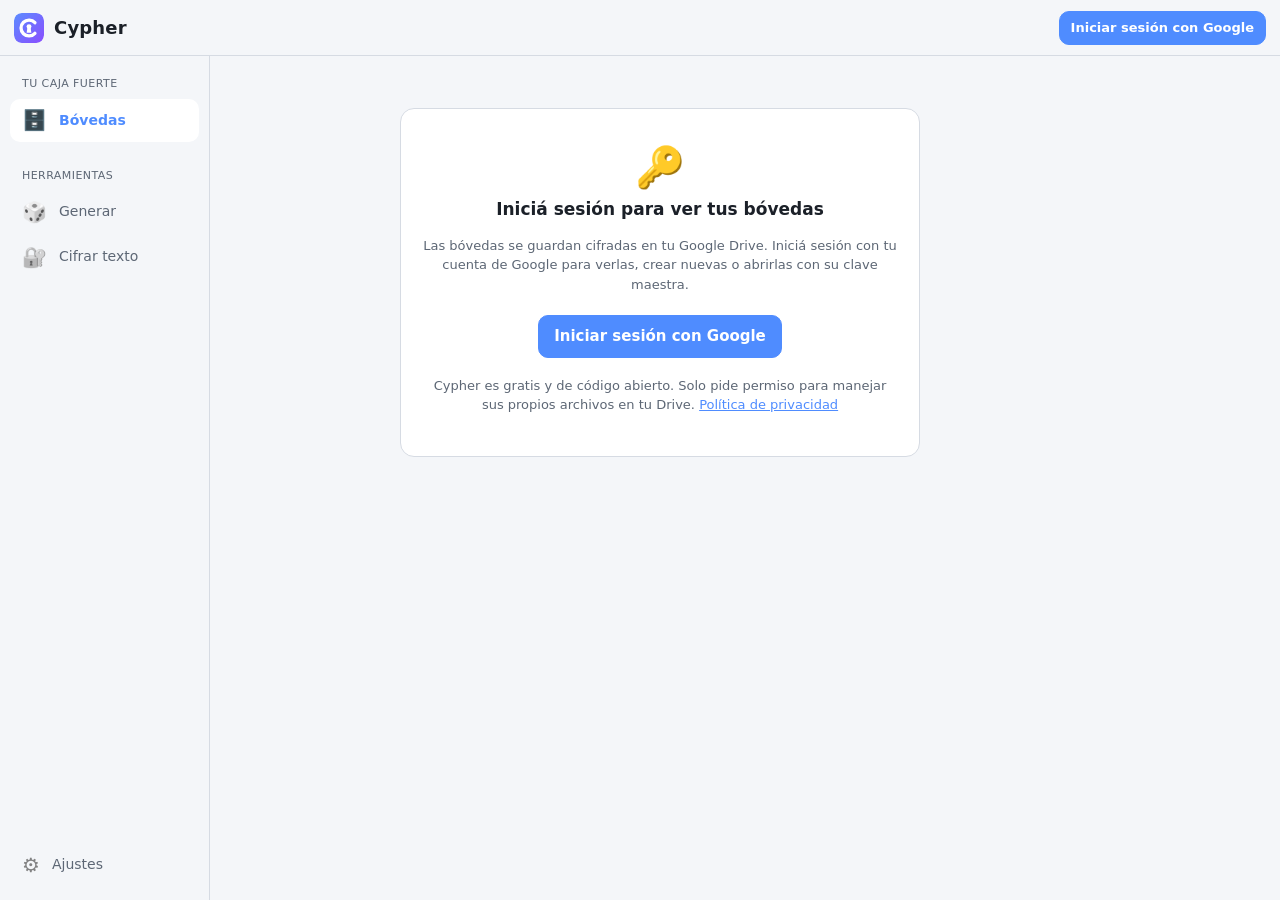
==== commit a5969eb4: "Cypher 1.2.2: política de privacidad y links para publicar la app de Google Co-Authored-By: Claude O" ====
--- a/index.html
+++ b/index.html
@@ -68,6 +68,7 @@
         <p class="small">Las bóvedas se guardan cifradas en tu Google Drive. Iniciá sesión con tu cuenta de Google para verlas, crear nuevas o abrirlas con su clave maestra.</p>
         <button type="button" class="btn primary" id="signInMain">Iniciar sesión con Google</button>
         <div class="msg" id="loginMsg" role="status"></div>
+        <p class="small legal">Cypher es gratis y de código abierto. Solo pide permiso para manejar sus propios archivos en tu Drive. <a href="privacy.html">Política de privacidad</a></p>
       </div>
       <div id="vaultsList" hidden>
         <div class="msg warn" id="legacyBanner" role="status"></div>
@@ -321,6 +322,7 @@
           <p class="small">Cada bóveda es un único archivo cifrado con AES-256-GCM. La clave se deriva de tu clave maestra con PBKDF2-SHA256 (600.000 iteraciones) y una sal aleatoria propia de cada bóveda. Todo se cifra y descifra en tu dispositivo: a Google Drive solo llega el archivo cifrado.</p>
           <p class="small">Las bóvedas nuevas se guardan en la carpeta <b>Cypher</b> de tu Drive (“Mi unidad”), con nombre “Cypher - Nombre.cypher”. Podés moverlas a otra carpeta: la app las encuentra igual. Si las borrás desde Drive van a la papelera y la app te ofrece restaurarlas durante 30 días. Drive guarda además versiones anteriores de cada archivo. La app solo puede ver los archivos que ella misma creó (permiso <code>drive.file</code>), no el resto de tu Drive.</p>
           <p class="small">El nombre de la bóveda se guarda sin cifrar para poder listarla. La clave maestra nunca se guarda ni se envía a ningún lado.</p>
+          <p class="small"><a href="privacy.html">Política de privacidad</a> · <a href="https://github.com/ldevoto/cypher" rel="noopener">Código fuente</a></p>
           <p class="small">El cifrador anterior (una sola página, sin conexión a internet) sigue disponible en <a href="cifrador.html" target="_blank" rel="noopener">cifrador.html</a>.</p>
           <p class="small">Versión <span id="appVersion"></span>.</p>
         </details>
--- a/styles.css
+++ b/styles.css
@@ -242,3 +242,4 @@
 .brand-link { flex: 0 1 auto; margin-right: auto; color: inherit; text-decoration: none; font-size: 18px; letter-spacing: .01em; border-radius: 10px; padding: 4px 8px 4px 4px; margin-left: -4px; }
 .brand-link:hover { background: var(--panel); }
 .brand-link img { border-radius: 8px; }
+.legal { margin-top: 18px; } .legal a, .small a { color: var(--accent); }
